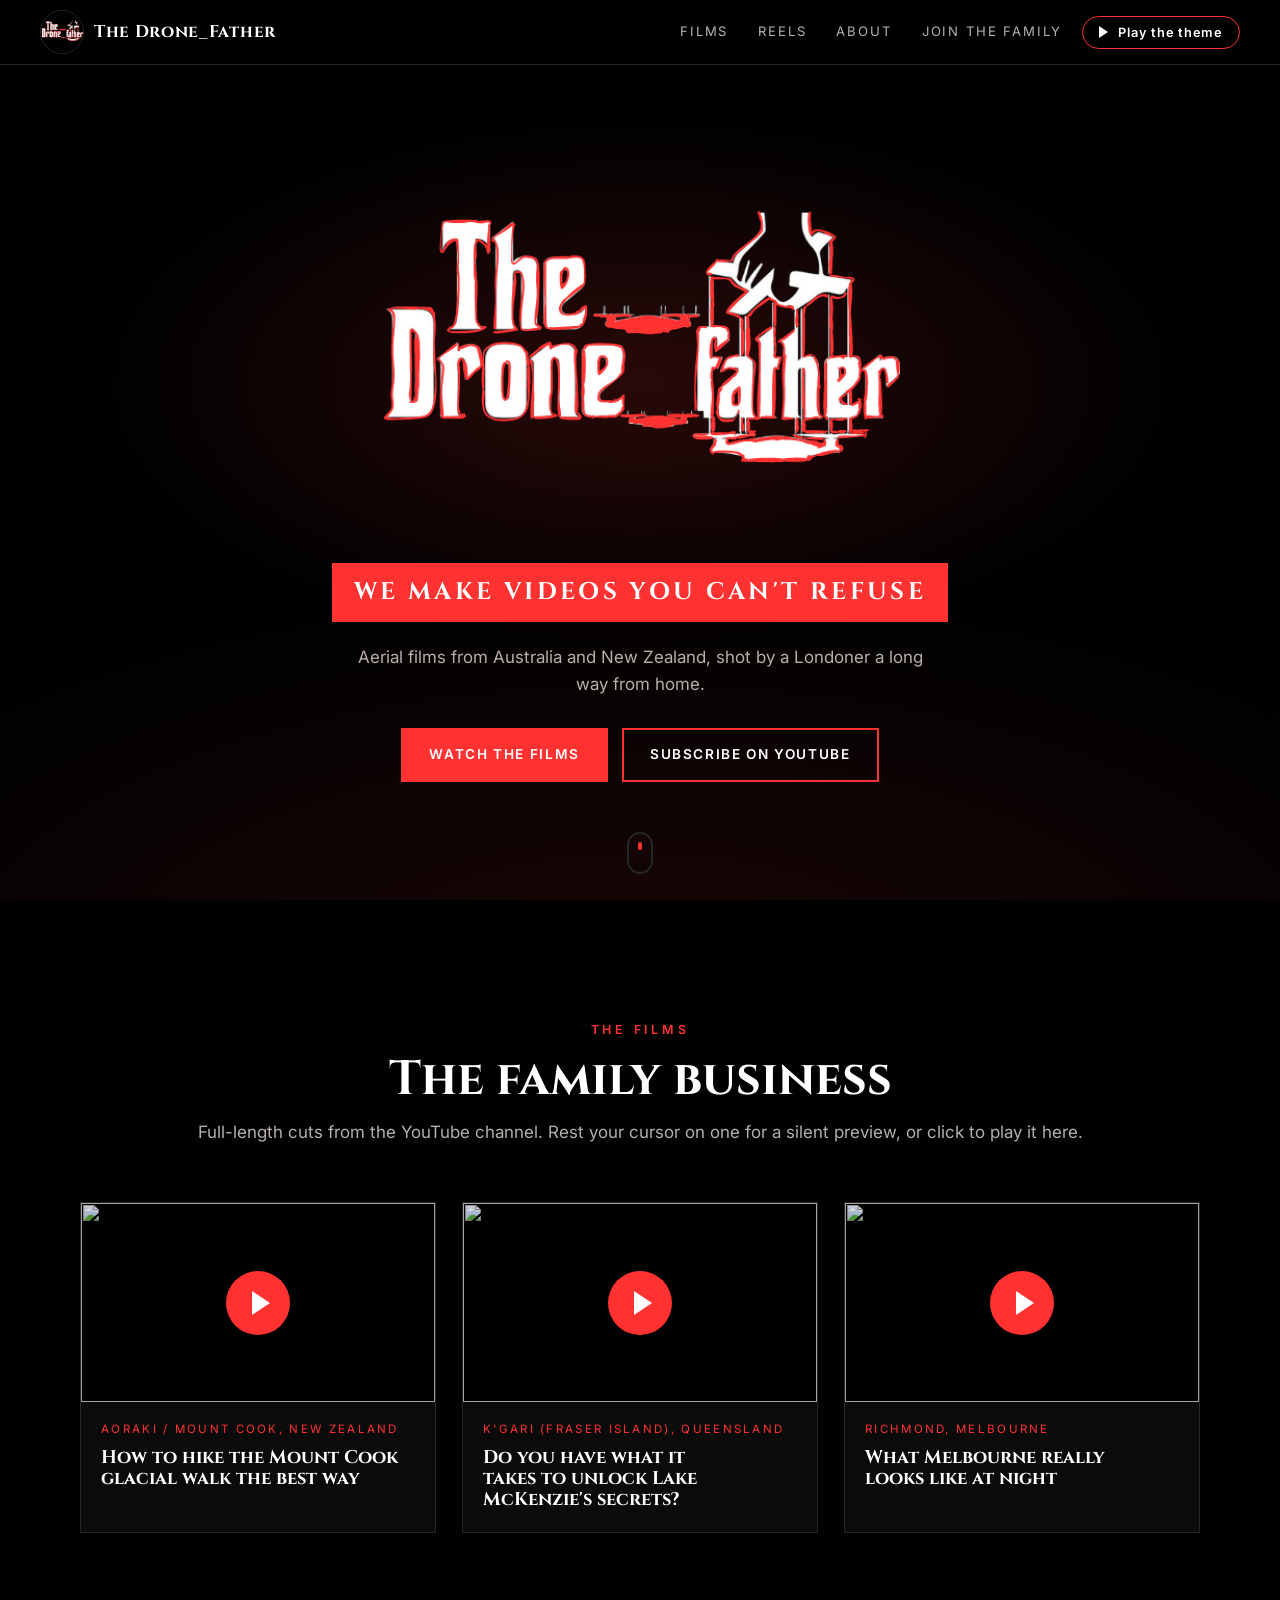
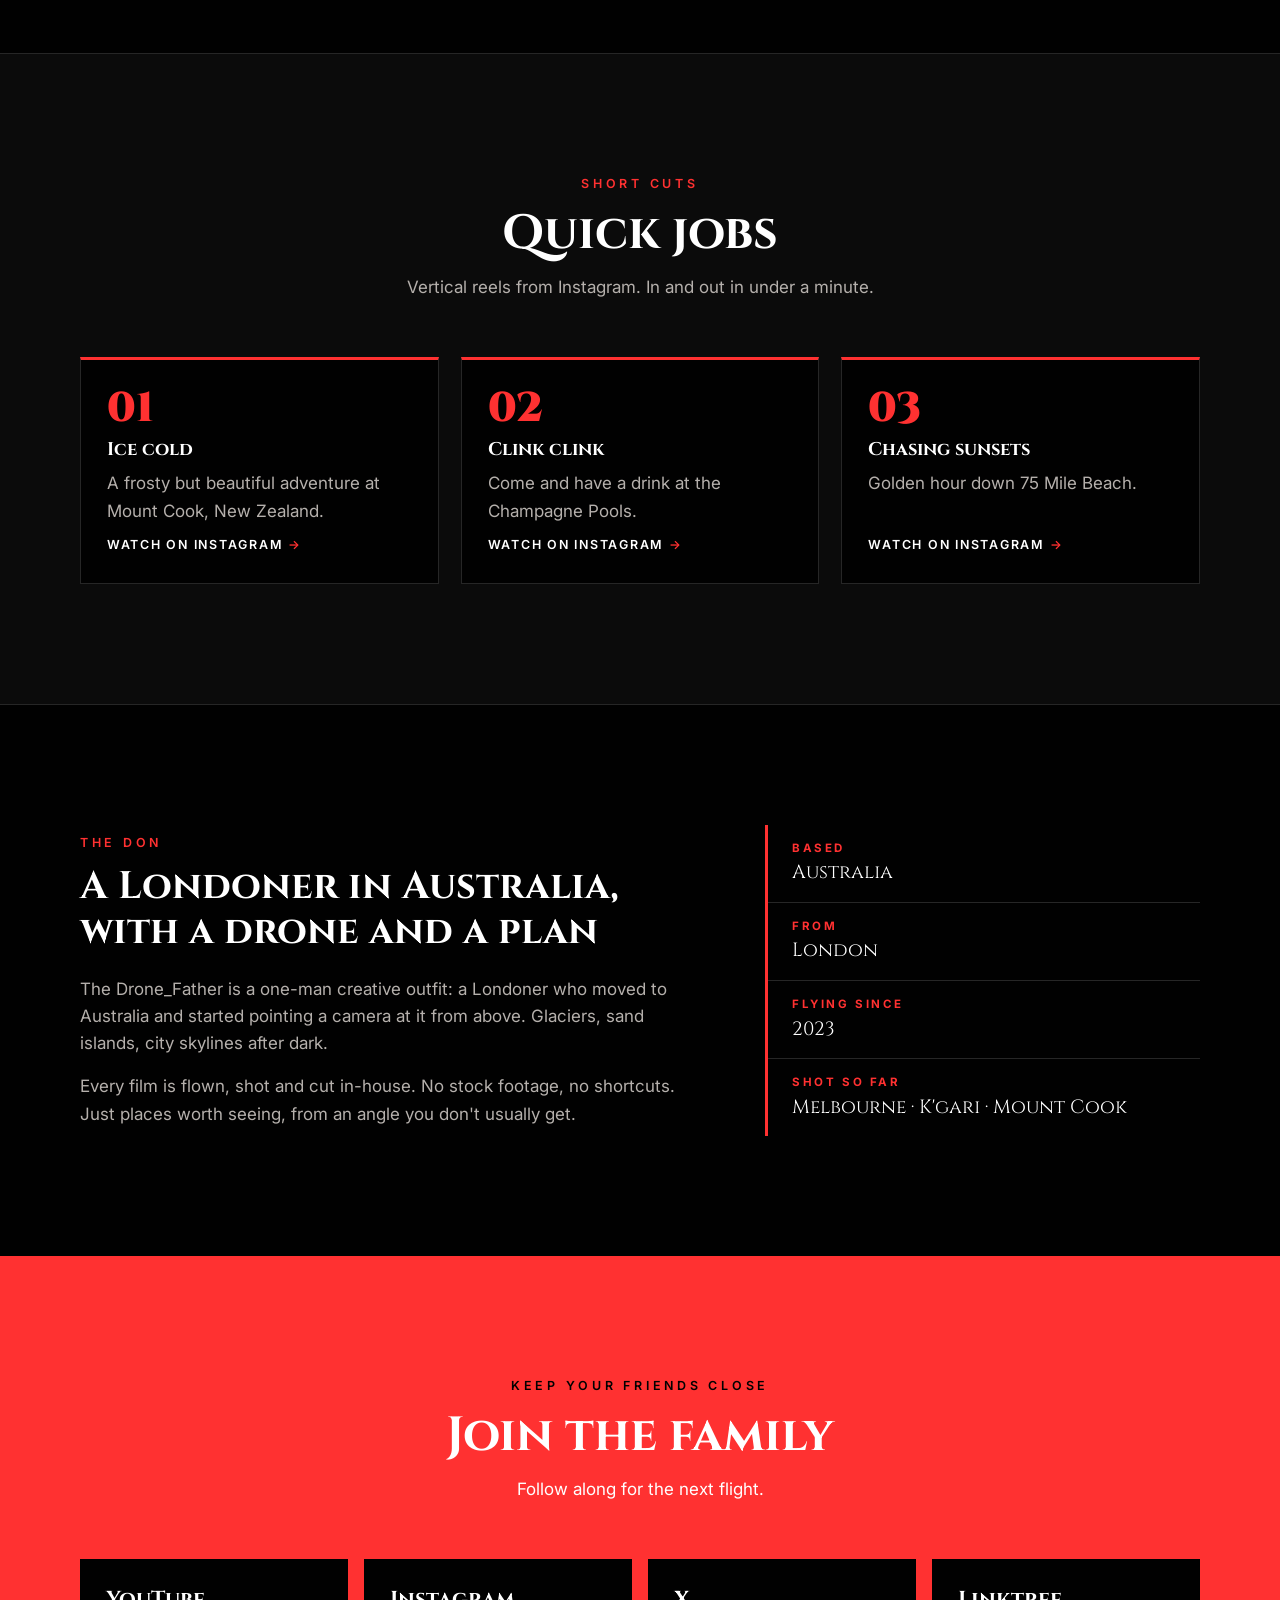
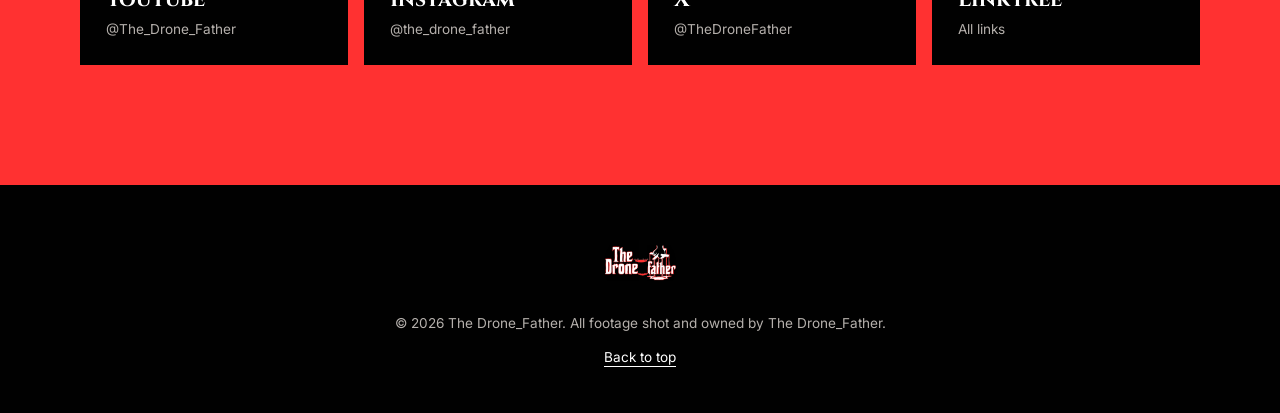
==== index.html @ 5482ab9d "Add The Drone_Father one-page site Hero, films with hover previews, reels, about and social links.  " ====
<!DOCTYPE html>
<html lang="en">
<head>
  <meta charset="utf-8">
  <meta name="viewport" content="width=device-width, initial-scale=1">
  <title>The Drone_Father | Videos you can't refuse</title>
  <meta name="description" content="The Drone_Father: aerial films from Australia and New Zealand by a Londoner down under. We make videos you can't refuse.">
  <meta name="theme-color" content="#010101">
  <meta property="og:title" content="The Drone_Father">
  <meta property="og:description" content="We make videos you can't refuse.">
  <meta property="og:image" content="assets/logo.png">
  <link rel="icon" type="image/png" href="assets/logo.png">
  <link rel="preconnect" href="https://fonts.googleapis.com">
  <link rel="preconnect" href="https://fonts.gstatic.com" crossorigin>
  <link href="https://fonts.googleapis.com/css2?family=Cinzel:wght@500;700;900&family=Inter:wght@400;500;600&display=swap" rel="stylesheet">
  <link rel="stylesheet" href="css/style.css">
</head>
<body>
  <a class="skip" href="#films">Skip to the films</a>

  <header class="nav" id="top">
    <a class="nav__brand" href="#top" aria-label="The Drone_Father home">
      <img src="assets/logo.png" alt="" width="44" height="44">
      <span>The Drone_Father</span>
    </a>
    <nav class="nav__links" aria-label="Main">
      <a href="#films">Films</a>
      <a href="#reels">Reels</a>
      <a href="#about">About</a>
      <a href="#family">Join the family</a>
    </nav>
    <button class="theme-btn" id="themeBtn" type="button" aria-pressed="false">
      <span class="theme-btn__icon" aria-hidden="true"></span>
      <span class="theme-btn__label">Play the theme</span>
    </button>
  </header>

  <main>
    <!-- HERO -->
    <section class="hero">
      <div class="hero__glow" aria-hidden="true"></div>
      <img class="hero__logo" src="assets/logo.png" alt="The Drone_Father logo" width="500" height="500">
      <h1 class="visually-hidden">The Drone_Father</h1>
      <p class="hero__tagline">We make videos you can't refuse</p>
      <p class="hero__sub">Aerial films from Australia and New Zealand, shot by a Londoner a long way from home.</p>
      <div class="hero__cta">
        <a class="btn btn--red" href="#films">Watch the films</a>
        <a class="btn btn--ghost" href="https://www.youtube.com/@The_Drone_Father?sub_confirmation=1" target="_blank" rel="noopener">Subscribe on YouTube</a>
      </div>
      <a class="hero__scroll" href="#films" aria-label="Scroll to the films"><span></span></a>
    </section>

    <!-- FILMS -->
    <section class="section" id="films">
      <div class="section__head">
        <p class="eyebrow">The films</p>
        <h2>The family business</h2>
        <p class="section__lead">Full-length cuts from the YouTube channel. Rest your cursor on one for a silent preview, or click to play it here.</p>
      </div>
      <div class="films">
        <article class="film reveal">
          <button class="film__player" type="button" data-yt="AIawUA6b73I" aria-label="Play: How to hike the Mount Cook Glacial walk the best way">
            <img src="https://i.ytimg.com/vi/AIawUA6b73I/hqdefault.jpg" alt="" loading="lazy">
            <span class="film__play" aria-hidden="true"></span>
            <span class="film__time">1:09</span>
          </button>
          <div class="film__body">
            <p class="film__place">Aoraki / Mount Cook, New Zealand</p>
            <h3>How to hike the Mount Cook glacial walk the best way</h3>
          </div>
          <div class="film__extra">
            <p>The glacier walk at Aoraki / Mount Cook, seen from the air.</p>
            <div class="film__actions">
              <button class="chip chip--red" type="button" data-play>Play with sound</button>
              <a class="chip" href="https://www.youtube.com/watch?v=AIawUA6b73I" target="_blank" rel="noopener">Open on YouTube</a>
            </div>
          </div>
        </article>
        <article class="film reveal">
          <button class="film__player" type="button" data-yt="jTcy-b8O5h8" aria-label="Play: Do you have what it takes to unlock Lake McKenzie's secrets">
            <img src="https://i.ytimg.com/vi/jTcy-b8O5h8/hqdefault.jpg" alt="" loading="lazy">
            <span class="film__play" aria-hidden="true"></span>
            <span class="film__time">3:23</span>
          </button>
          <div class="film__body">
            <p class="film__place">K'gari (Fraser Island), Queensland</p>
            <h3>Do you have what it takes to unlock Lake McKenzie's secrets?</h3>
          </div>
          <div class="film__extra">
            <p>White sand and clear fresh water in the middle of K'gari.</p>
            <div class="film__actions">
              <button class="chip chip--red" type="button" data-play>Play with sound</button>
              <a class="chip" href="https://www.youtube.com/watch?v=jTcy-b8O5h8" target="_blank" rel="noopener">Open on YouTube</a>
            </div>
          </div>
        </article>
        <article class="film reveal">
          <button class="film__player" type="button" data-yt="Olxi5QNZdQo" aria-label="Play: What Melbourne really looks like at night">
            <img src="https://i.ytimg.com/vi/Olxi5QNZdQo/hqdefault.jpg" alt="" loading="lazy">
            <span class="film__play" aria-hidden="true"></span>
            <span class="film__time">1:35</span>
          </button>
          <div class="film__body">
            <p class="film__place">Richmond, Melbourne</p>
            <h3>What Melbourne really looks like at night</h3>
          </div>
          <div class="film__extra">
            <p>The Melbourne skyline after dark, from above Richmond.</p>
            <div class="film__actions">
              <button class="chip chip--red" type="button" data-play>Play with sound</button>
              <a class="chip" href="https://www.youtube.com/watch?v=Olxi5QNZdQo" target="_blank" rel="noopener">Open on YouTube</a>
            </div>
          </div>
        </article>
      </div>
    </section>

    <!-- REELS -->
    <section class="section section--dark" id="reels">
      <div class="section__head">
        <p class="eyebrow">Short cuts</p>
        <h2>Quick jobs</h2>
        <p class="section__lead">Vertical reels from Instagram. In and out in under a minute.</p>
      </div>
      <div class="reels">
        <a class="reel reveal" href="https://www.instagram.com/the_drone_father/reel/C1tu__YPFZH/" target="_blank" rel="noopener">
          <span class="reel__num">01</span>
          <h3>Ice cold</h3>
          <p>A frosty but beautiful adventure at Mount Cook, New Zealand.</p>
          <span class="reel__go">Watch on Instagram</span>
        </a>
        <a class="reel reveal" href="https://www.instagram.com/the_drone_father/reel/C0_k1zIvWEU/" target="_blank" rel="noopener">
          <span class="reel__num">02</span>
          <h3>Clink clink</h3>
          <p>Come and have a drink at the Champagne Pools.</p>
          <span class="reel__go">Watch on Instagram</span>
        </a>
        <a class="reel reveal" href="https://www.instagram.com/the_drone_father/reel/C03N4QDPfV8/" target="_blank" rel="noopener">
          <span class="reel__num">03</span>
          <h3>Chasing sunsets</h3>
          <p>Golden hour down 75 Mile Beach.</p>
          <span class="reel__go">Watch on Instagram</span>
        </a>
      </div>
    </section>

    <!-- ABOUT -->
    <section class="section" id="about">
      <div class="about">
        <div class="about__text reveal">
          <p class="eyebrow">The don</p>
          <h2>A Londoner in Australia, with a drone and a plan</h2>
          <!-- PLACEHOLDER COPY: written from the Instagram bio. Replace with your own words. -->
          <p>The Drone_Father is a one-man creative outfit: a Londoner who moved to Australia and started pointing a camera at it from above. Glaciers, sand islands, city skylines after dark.</p>
          <p>Every film is flown, shot and cut in-house. No stock footage, no shortcuts. Just places worth seeing, from an angle you don't usually get.</p>
        </div>
        <ul class="about__facts reveal">
          <li><strong>Based</strong><span>Australia</span></li>
          <li><strong>From</strong><span>London</span></li>
          <li><strong>Flying since</strong><span>2023</span></li>
          <li><strong>Shot so far</strong><span>Melbourne · K'gari · Mount Cook</span></li>
        </ul>
      </div>
    </section>

    <!-- JOIN THE FAMILY -->
    <section class="section section--red" id="family">
      <div class="section__head">
        <p class="eyebrow eyebrow--light">Keep your friends close</p>
        <h2>Join the family</h2>
        <p class="section__lead">Follow along for the next flight.</p>
      </div>
      <div class="socials">
        <a class="social" href="https://www.youtube.com/@The_Drone_Father?sub_confirmation=1" target="_blank" rel="noopener"><span>YouTube</span><small>@The_Drone_Father</small></a>
        <a class="social" href="https://www.instagram.com/the_drone_father/" target="_blank" rel="noopener"><span>Instagram</span><small>@the_drone_father</small></a>
        <a class="social" href="https://x.com/TheDroneFather" target="_blank" rel="noopener"><span>X</span><small>@TheDroneFather</small></a>
        <a class="social" href="https://linktr.ee/the_drone_father" target="_blank" rel="noopener"><span>Linktree</span><small>All links</small></a>
      </div>
    </section>
  </main>

  <footer class="footer">
    <img src="assets/logo.png" alt="" width="72" height="72">
    <p>&copy; <span id="year">2026</span> The Drone_Father. All footage shot and owned by The Drone_Father.</p>
    <a href="#top">Back to top</a>
  </footer>

  <audio id="themeAudio" src="assets/theme.mp3" preload="none"></audio>
  <script src="js/main.js"></script>
</body>
</html>
---- css/style.css ----
/* The Drone_Father - colours sampled from assets/logo.png */
:root {
  --black: #010101;      /* logo background */
  --ink: #0b0b0b;        /* raised panels */
  --ink-2: #151515;
  --line: #262626;
  --red: #ff3131;        /* logo red */
  --red-deep: #b3140f;
  --white: #ffffff;
  --muted: #b5b0ac;
  --display: "Cinzel", "Trajan Pro", Georgia, serif;
  --body: "Inter", system-ui, -apple-system, "Segoe UI", sans-serif;
  --wrap: 1120px;
}

* { box-sizing: border-box; }
html { scroll-behavior: smooth; scroll-padding-top: 76px; }
body {
  margin: 0;
  background: var(--black);
  color: var(--white);
  font-family: var(--body);
  font-size: 17px;
  line-height: 1.6;
  -webkit-font-smoothing: antialiased;
}
img { max-width: 100%; display: block; }
a { color: inherit; }
h1, h2, h3 { font-family: var(--display); line-height: 1.15; margin: 0; text-wrap: balance; }
h2 { font-size: clamp(1.9rem, 4.5vw, 3rem); font-weight: 700; }
h3 { font-size: 1.15rem; font-weight: 700; }
p { margin: 0; }

.visually-hidden { position: absolute; width: 1px; height: 1px; overflow: hidden; clip: rect(0 0 0 0); white-space: nowrap; }
.skip { position: absolute; left: -999px; top: 8px; background: var(--red); color: var(--white); padding: 8px 14px; z-index: 100; }
.skip:focus { left: 8px; }
:focus-visible { outline: 2px solid var(--red); outline-offset: 3px; }
.section--red :focus-visible { outline-color: var(--white); }

/* NAV */
.nav {
  position: sticky; top: 0; z-index: 50;
  display: flex; align-items: center; gap: 20px;
  padding: 10px clamp(16px, 4vw, 40px);
  background: rgba(1, 1, 1, 0.88);
  backdrop-filter: blur(10px);
  border-bottom: 1px solid var(--line);
}
.nav__brand { display: flex; align-items: center; gap: 10px; text-decoration: none; font-family: var(--display); font-weight: 700; letter-spacing: 0.04em; white-space: nowrap; }
.nav__brand img { border-radius: 50%; border: 1px solid var(--line); }
.nav__links { display: flex; gap: clamp(14px, 2.5vw, 30px); margin-left: auto; }
.nav__links a { text-decoration: none; font-size: 0.82rem; text-transform: uppercase; letter-spacing: 0.14em; color: var(--muted); padding: 6px 0; border-bottom: 2px solid transparent; transition: color .2s, border-color .2s; white-space: nowrap; }
.nav__links a:hover { color: var(--white); border-color: var(--red); }

.theme-btn {
  display: inline-flex; align-items: center; gap: 10px;
  background: transparent; color: var(--white);
  border: 1px solid var(--red); border-radius: 999px;
  padding: 8px 16px; font: 600 0.8rem var(--body); letter-spacing: 0.06em;
  cursor: pointer; white-space: nowrap; transition: background .2s;
}
.theme-btn:hover, .theme-btn[aria-pressed="true"] { background: var(--red); }
.theme-btn__icon { width: 0; height: 0; border-left: 9px solid currentColor; border-top: 6px solid transparent; border-bottom: 6px solid transparent; }
.theme-btn[aria-pressed="true"] .theme-btn__icon { width: 10px; height: 12px; border: 0; border-left: 3px solid currentColor; border-right: 3px solid currentColor; }

/* HERO */
.hero {
  position: relative; overflow: hidden;
  min-height: calc(100svh - 65px);
  display: flex; flex-direction: column; align-items: center; justify-content: center;
  text-align: center;
  padding: 40px 16px 90px;
}
.hero__glow {
  position: absolute; inset: 0; pointer-events: none;
  background:
    radial-gradient(ellipse 60% 45% at 50% 38%, rgba(255, 49, 49, 0.16), transparent 70%),
    radial-gradient(ellipse 120% 80% at 50% 110%, rgba(255, 49, 49, 0.10), transparent 60%);
}
.hero__logo {
  position: relative;
  width: min(86vw, 520px); height: auto;
  margin: -40px 0 -50px;           /* logo art has black padding; pull text closer */
  mix-blend-mode: lighten;         /* hides the logo's black square over the red glow */
  animation: hover 6s ease-in-out infinite;
}
@keyframes hover { 0%, 100% { transform: translateY(0); } 50% { transform: translateY(-10px); } }
.hero__tagline {
  position: relative;
  display: inline-block;
  background: var(--red); color: var(--white);
  font-family: var(--display); font-weight: 700;
  font-size: clamp(0.95rem, 2.6vw, 1.5rem);
  letter-spacing: 0.14em; text-transform: uppercase;
  padding: 10px 22px;
}
.hero__sub { position: relative; max-width: 34em; margin-top: 22px; color: var(--muted); }
.hero__cta { position: relative; display: flex; flex-wrap: wrap; gap: 14px; justify-content: center; margin-top: 30px; }
.hero__scroll { position: absolute; bottom: 26px; left: 50%; width: 26px; height: 42px; margin-left: -13px; border: 2px solid var(--line); border-radius: 14px; }
.hero__scroll span { position: absolute; left: 50%; top: 8px; width: 4px; height: 8px; margin-left: -2px; background: var(--red); border-radius: 2px; animation: scroll 1.8s ease-in-out infinite; }
@keyframes scroll { 0% { transform: translateY(0); opacity: 1; } 100% { transform: translateY(14px); opacity: 0; } }

.btn {
  display: inline-block; text-decoration: none;
  font-weight: 600; font-size: 0.85rem; letter-spacing: 0.12em; text-transform: uppercase;
  padding: 14px 26px; border: 2px solid var(--red);
  transition: background .2s, color .2s, transform .2s;
}
.btn:hover { transform: translateY(-2px); }
.btn--red { background: var(--red); color: var(--white); }
.btn--red:hover { background: var(--white); color: var(--black); border-color: var(--white); }
.btn--ghost { color: var(--white); }
.btn--ghost:hover { background: var(--red); }

/* SECTIONS */
.section { padding: clamp(64px, 10vw, 120px) clamp(16px, 4vw, 40px); }
.section > * { max-width: var(--wrap); margin-left: auto; margin-right: auto; }
.section--dark { background: var(--ink); border-block: 1px solid var(--line); }
.section--red { background: var(--red); }
.section__head { text-align: center; margin-bottom: clamp(32px, 5vw, 56px); }
.section__lead { color: var(--muted); margin-top: 12px; }
.section--red .section__lead { color: var(--white); }
.eyebrow { font-size: 0.78rem; font-weight: 600; letter-spacing: 0.3em; text-transform: uppercase; color: var(--red); margin-bottom: 12px; }
.eyebrow--light { color: var(--black); }

/* FILMS */
.films { display: grid; grid-template-columns: repeat(auto-fit, minmax(290px, 1fr)); gap: 26px; }
.film { background: var(--ink); border: 1px solid var(--line); transition: border-color .25s, transform .25s; }
.film:hover { border-color: var(--red); transform: translateY(-4px); }
.film__player { position: relative; display: block; width: 100%; aspect-ratio: 16 / 9; padding: 0; border: 0; background: #000; cursor: pointer; overflow: hidden; }
.film__player img { width: 100%; height: 100%; object-fit: cover; transition: transform .5s, opacity .3s; opacity: 0.85; }
.film__player:hover img { transform: scale(1.05); opacity: 1; }
.film__player iframe { position: absolute; inset: 0; width: 100%; height: 100%; border: 0; }
.film__play { position: absolute; left: 50%; top: 50%; width: 64px; height: 64px; margin: -32px 0 0 -32px; border-radius: 50%; background: var(--red); box-shadow: 0 6px 24px rgba(0, 0, 0, 0.6); }
.film__play::after { content: ""; position: absolute; left: 26px; top: 20px; border-left: 18px solid var(--white); border-top: 12px solid transparent; border-bottom: 12px solid transparent; }
.film__time { position: absolute; right: 10px; bottom: 10px; background: rgba(0, 0, 0, 0.8); font-size: 0.75rem; font-weight: 600; padding: 2px 8px; }
.film__body { padding: 18px 20px 22px; }
.film__place { font-size: 0.72rem; letter-spacing: 0.2em; text-transform: uppercase; color: var(--red); margin-bottom: 8px; }

/* REELS */
.reels { display: grid; grid-template-columns: repeat(auto-fit, minmax(250px, 1fr)); gap: 22px; }
.reel { position: relative; display: flex; flex-direction: column; gap: 10px; text-decoration: none; padding: 28px 26px; background: var(--black); border: 1px solid var(--line); border-top: 3px solid var(--red); transition: background .25s, transform .25s; }
.reel:hover { background: var(--ink-2); transform: translateY(-4px); }
.reel__num { font-family: var(--display); font-size: 2.6rem; font-weight: 900; color: var(--red); line-height: 1; }
.reel p { color: var(--muted); flex: 1; }
.reel__go { font-size: 0.78rem; font-weight: 600; letter-spacing: 0.14em; text-transform: uppercase; }
.reel__go::after { content: " \2192"; color: var(--red); }

/* ABOUT */
.about { display: grid; grid-template-columns: 1.4fr 1fr; gap: clamp(30px, 6vw, 80px); align-items: center; }
.about__text p + p { margin-top: 16px; }
.about__text h2 { margin-bottom: 22px; font-size: clamp(1.6rem, 3.6vw, 2.4rem); }
.about__text p:not(.eyebrow) { color: var(--muted); }
.about__facts { list-style: none; margin: 0; padding: 0; border-left: 3px solid var(--red); }
.about__facts li { display: flex; flex-direction: column; padding: 14px 0 14px 24px; border-bottom: 1px solid var(--line); }
.about__facts li:last-child { border-bottom: 0; }
.about__facts strong { font-size: 0.72rem; letter-spacing: 0.22em; text-transform: uppercase; color: var(--red); }
.about__facts span { font-family: var(--display); font-size: 1.2rem; }

/* SOCIALS */
.socials { display: grid; grid-template-columns: repeat(auto-fit, minmax(210px, 1fr)); gap: 16px; }
.social { display: flex; flex-direction: column; gap: 2px; text-decoration: none; background: var(--black); padding: 22px 24px; border: 2px solid var(--black); transition: background .2s, color .2s; }
.social span { font-family: var(--display); font-size: 1.35rem; font-weight: 700; }
.social small { color: var(--muted); font-size: 0.85rem; }
.social:hover { background: var(--white); color: var(--black); }
.social:hover small { color: #444; }

/* FOOTER */
.footer { display: flex; flex-direction: column; align-items: center; gap: 12px; padding: 44px 16px; text-align: center; color: var(--muted); font-size: 0.85rem; }
.footer img { border-radius: 50%; }
.footer a { color: var(--white); text-underline-offset: 4px; }

/* FILM HOVER PREVIEW (js/main.js adds .is-arming, then .is-preview, or .is-full on click) */
.film { position: relative; }
.film::before { content: ""; position: absolute; top: -1px; left: -1px; height: 3px; width: 0; background: var(--red); z-index: 3; }
.film.is-arming::before { width: calc(100% + 2px); transition: width .7s linear; }   /* keep in step with PREVIEW_DELAY */
.film.is-preview::before { width: calc(100% + 2px); }
.film__preview { pointer-events: none; }      /* clicks fall through to the card, which plays with sound */
.film.is-preview .film__play, .film.is-preview .film__time { display: none; }
.film.is-preview .film__player::after { content: "Muted preview"; position: absolute; left: 10px; top: 10px; z-index: 2; background: rgba(0, 0, 0, 0.8); font-size: 0.68rem; font-weight: 600; letter-spacing: 0.12em; text-transform: uppercase; padding: 3px 8px; }
.film__extra { display: none; }
.film.is-preview .film__extra {
  display: flex; flex-direction: column; gap: 12px;
  position: absolute; left: -1px; right: -1px; top: 100%;
  padding: 0 20px 18px;
  background: var(--ink); border: 1px solid var(--red); border-top: 0;
  box-shadow: 0 30px 50px rgba(0, 0, 0, 0.85);
  animation: extra-in .25s ease both;
}
@keyframes extra-in { from { opacity: 0; transform: translateY(-6px); } }
.film__extra p { color: var(--muted); font-size: 0.9rem; }
.film__actions { display: flex; flex-wrap: wrap; gap: 8px; }
.chip { display: inline-block; font: 600 0.7rem var(--body); letter-spacing: 0.1em; text-transform: uppercase; text-decoration: none; color: var(--white); background: transparent; border: 1px solid var(--white); padding: 8px 12px; cursor: pointer; transition: background .2s, color .2s; }
.chip:hover { background: var(--white); color: var(--black); }
.chip--red { background: var(--red); border-color: var(--red); }

/* scroll reveal (js adds .is-in; without js everything stays visible) */
.js .reveal { opacity: 0; transform: translateY(24px); transition: opacity .7s ease, transform .7s ease; }
.js .reveal.is-in { opacity: 1; transform: none; }
.js .film.reveal.is-in { transition: transform .3s ease, border-color .25s, box-shadow .3s; }
.js .film.reveal.is-in:hover { transform: translateY(-4px); }
.js .film.reveal.is-preview { transform: scale(1.1); z-index: 5; border-color: var(--red); box-shadow: 0 24px 60px rgba(0, 0, 0, 0.85); }

@media (max-width: 820px) {
  .nav__links { display: none; }
  .theme-btn { margin-left: auto; }
  .about { grid-template-columns: 1fr; }
}
@media (max-width: 420px) {
  .nav__brand span { display: none; }
}
@media (prefers-reduced-motion: reduce) {
  html { scroll-behavior: auto; }
  *, *::before, *::after { animation: none !important; transition: none !important; }
  .js .reveal { opacity: 1; transform: none; }
}
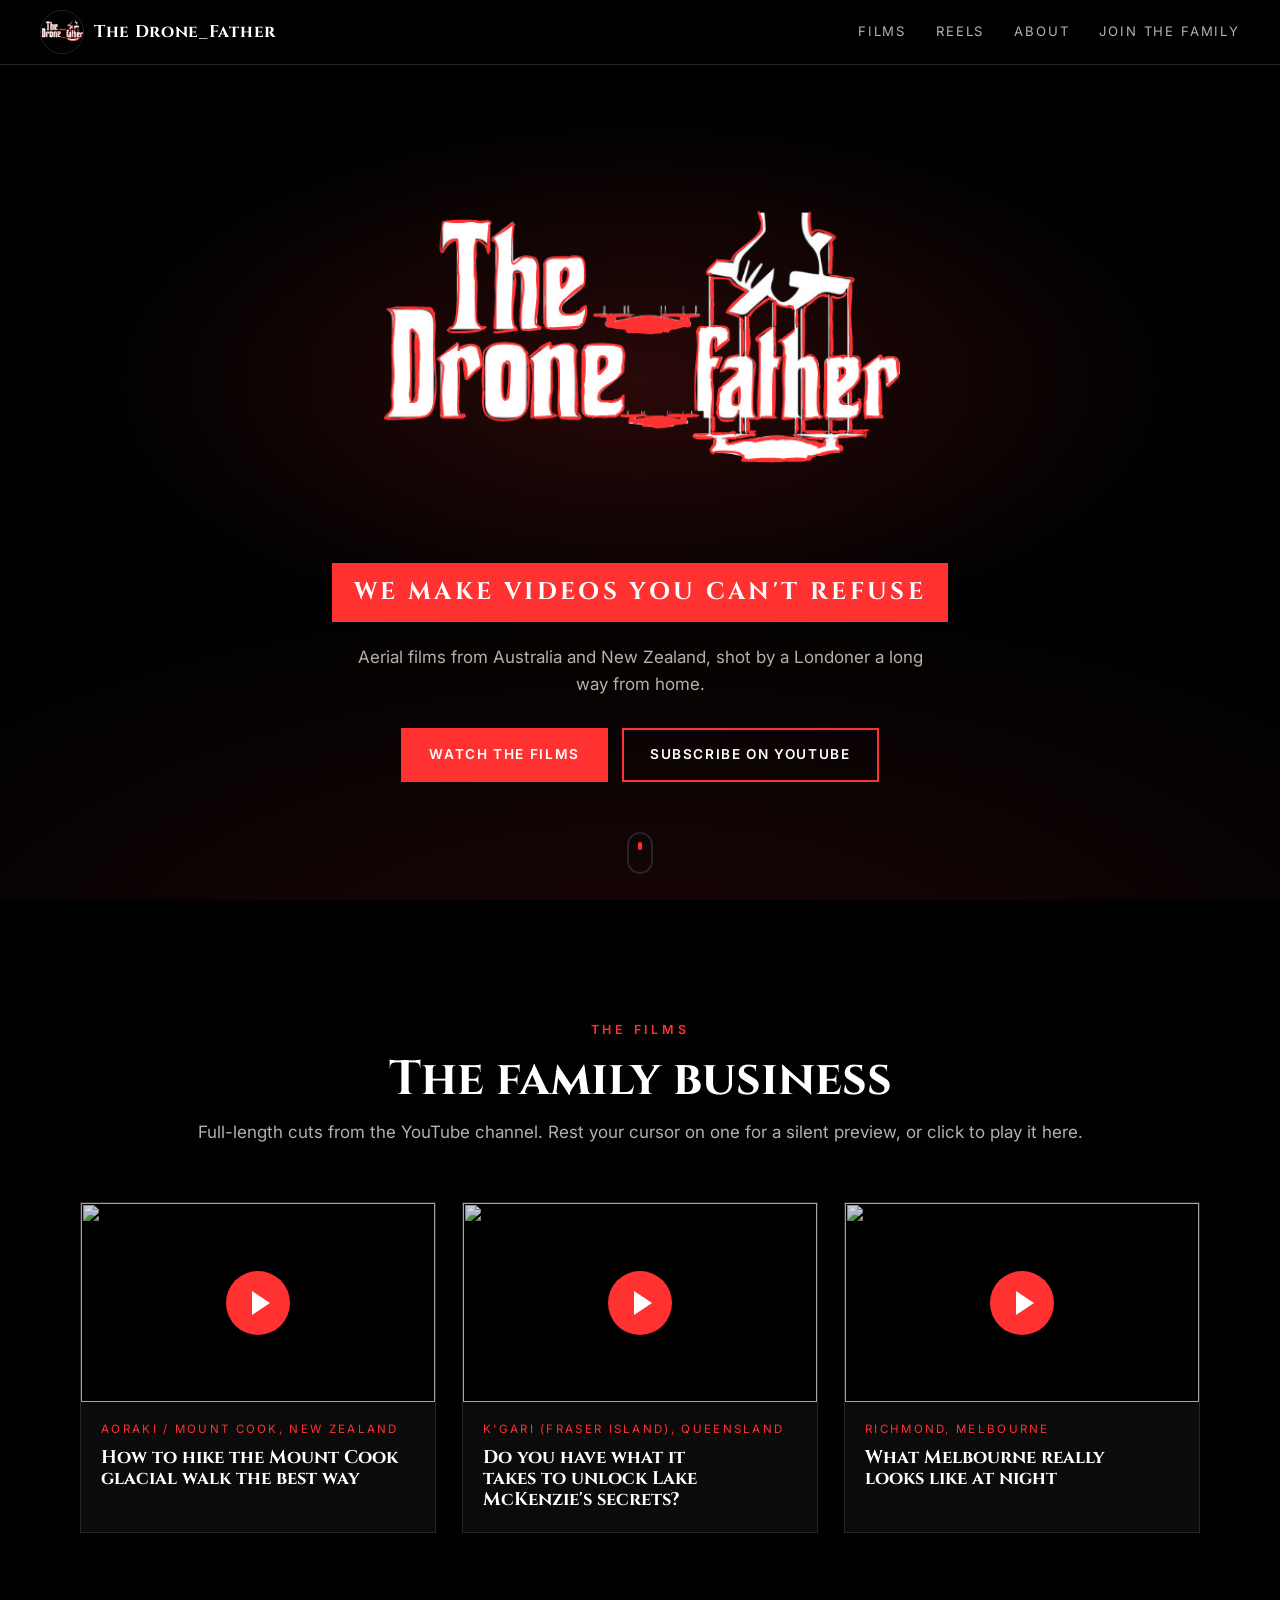
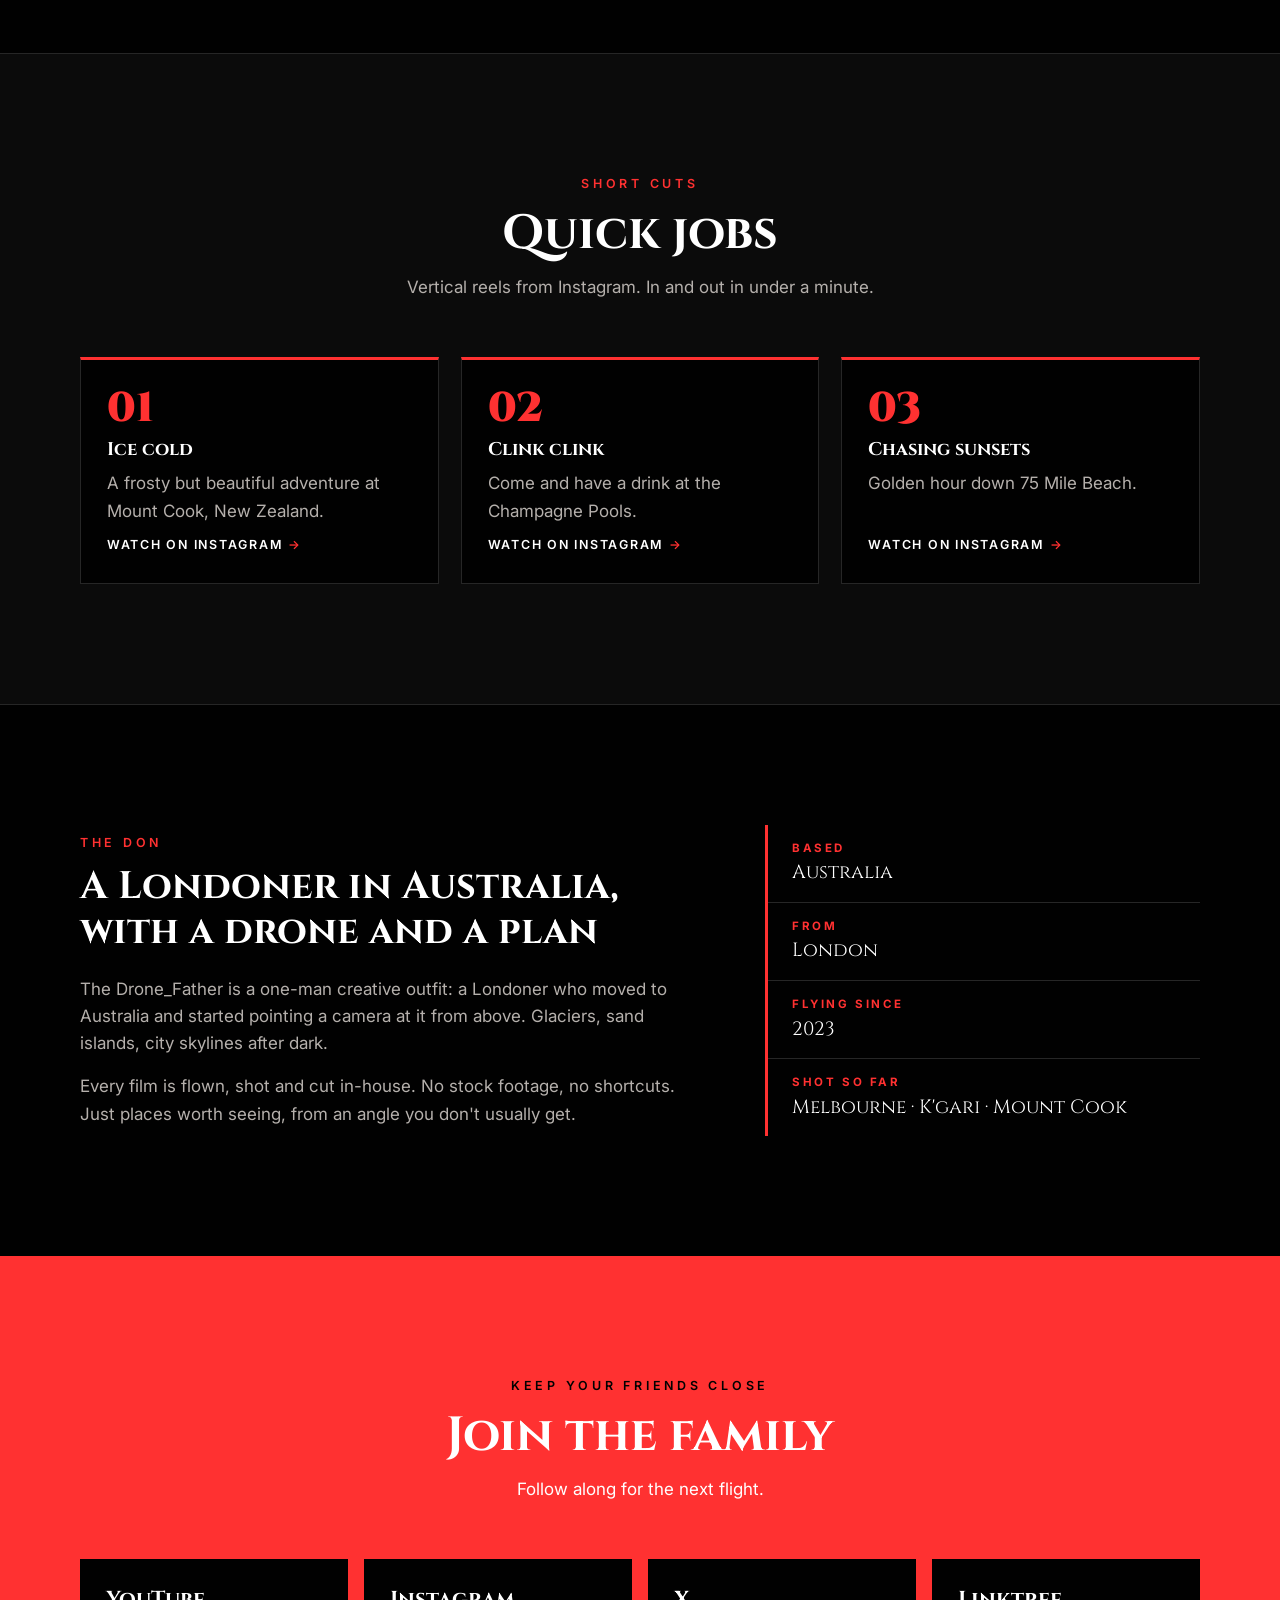
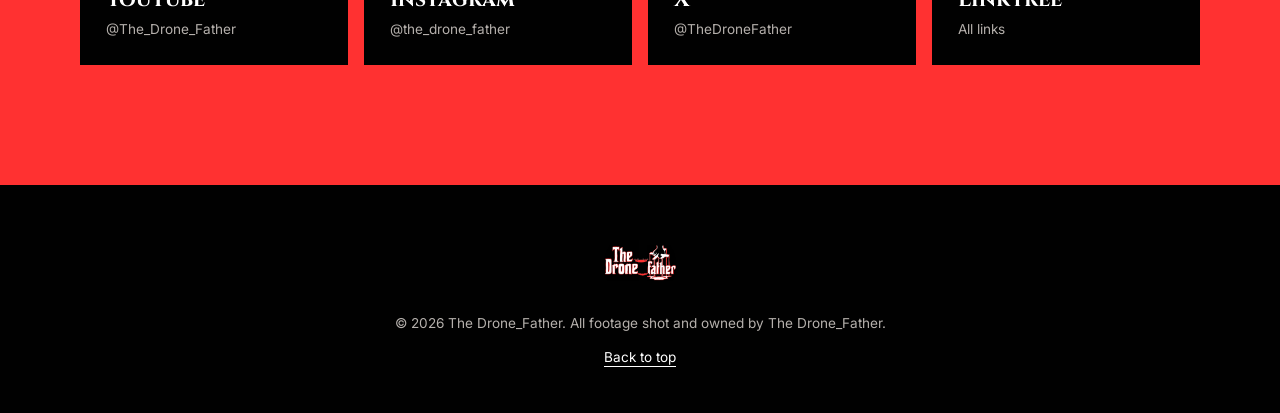
==== commit b2f36fa9: "Play the theme on arrival and remove the theme button Co-Authored-By: Claude Fable 5.2 <noreply@anth" ====
--- a/index.html
+++ b/index.html
@@ -29,10 +29,6 @@
       <a href="#about">About</a>
       <a href="#family">Join the family</a>
     </nav>
-    <button class="theme-btn" id="themeBtn" type="button" aria-pressed="false">
-      <span class="theme-btn__icon" aria-hidden="true"></span>
-      <span class="theme-btn__label">Play the theme</span>
-    </button>
   </header>
 
   <main>
@@ -185,7 +181,7 @@
     <a href="#top">Back to top</a>
   </footer>
 
-  <audio id="themeAudio" src="assets/theme.mp3" preload="none"></audio>
+  <audio id="themeAudio" src="assets/theme.mp3" preload="auto"></audio>
   <script src="js/main.js"></script>
 </body>
 </html>
--- a/css/style.css
+++ b/css/style.css
@@ -51,17 +51,6 @@
 .nav__links { display: flex; gap: clamp(14px, 2.5vw, 30px); margin-left: auto; }
 .nav__links a { text-decoration: none; font-size: 0.82rem; text-transform: uppercase; letter-spacing: 0.14em; color: var(--muted); padding: 6px 0; border-bottom: 2px solid transparent; transition: color .2s, border-color .2s; white-space: nowrap; }
 .nav__links a:hover { color: var(--white); border-color: var(--red); }
-
-.theme-btn {
-  display: inline-flex; align-items: center; gap: 10px;
-  background: transparent; color: var(--white);
-  border: 1px solid var(--red); border-radius: 999px;
-  padding: 8px 16px; font: 600 0.8rem var(--body); letter-spacing: 0.06em;
-  cursor: pointer; white-space: nowrap; transition: background .2s;
-}
-.theme-btn:hover, .theme-btn[aria-pressed="true"] { background: var(--red); }
-.theme-btn__icon { width: 0; height: 0; border-left: 9px solid currentColor; border-top: 6px solid transparent; border-bottom: 6px solid transparent; }
-.theme-btn[aria-pressed="true"] .theme-btn__icon { width: 10px; height: 12px; border: 0; border-left: 3px solid currentColor; border-right: 3px solid currentColor; }
 
 /* HERO */
 .hero {
@@ -203,7 +192,6 @@
 
 @media (max-width: 820px) {
   .nav__links { display: none; }
-  .theme-btn { margin-left: auto; }
   .about { grid-template-columns: 1fr; }
 }
 @media (max-width: 420px) {
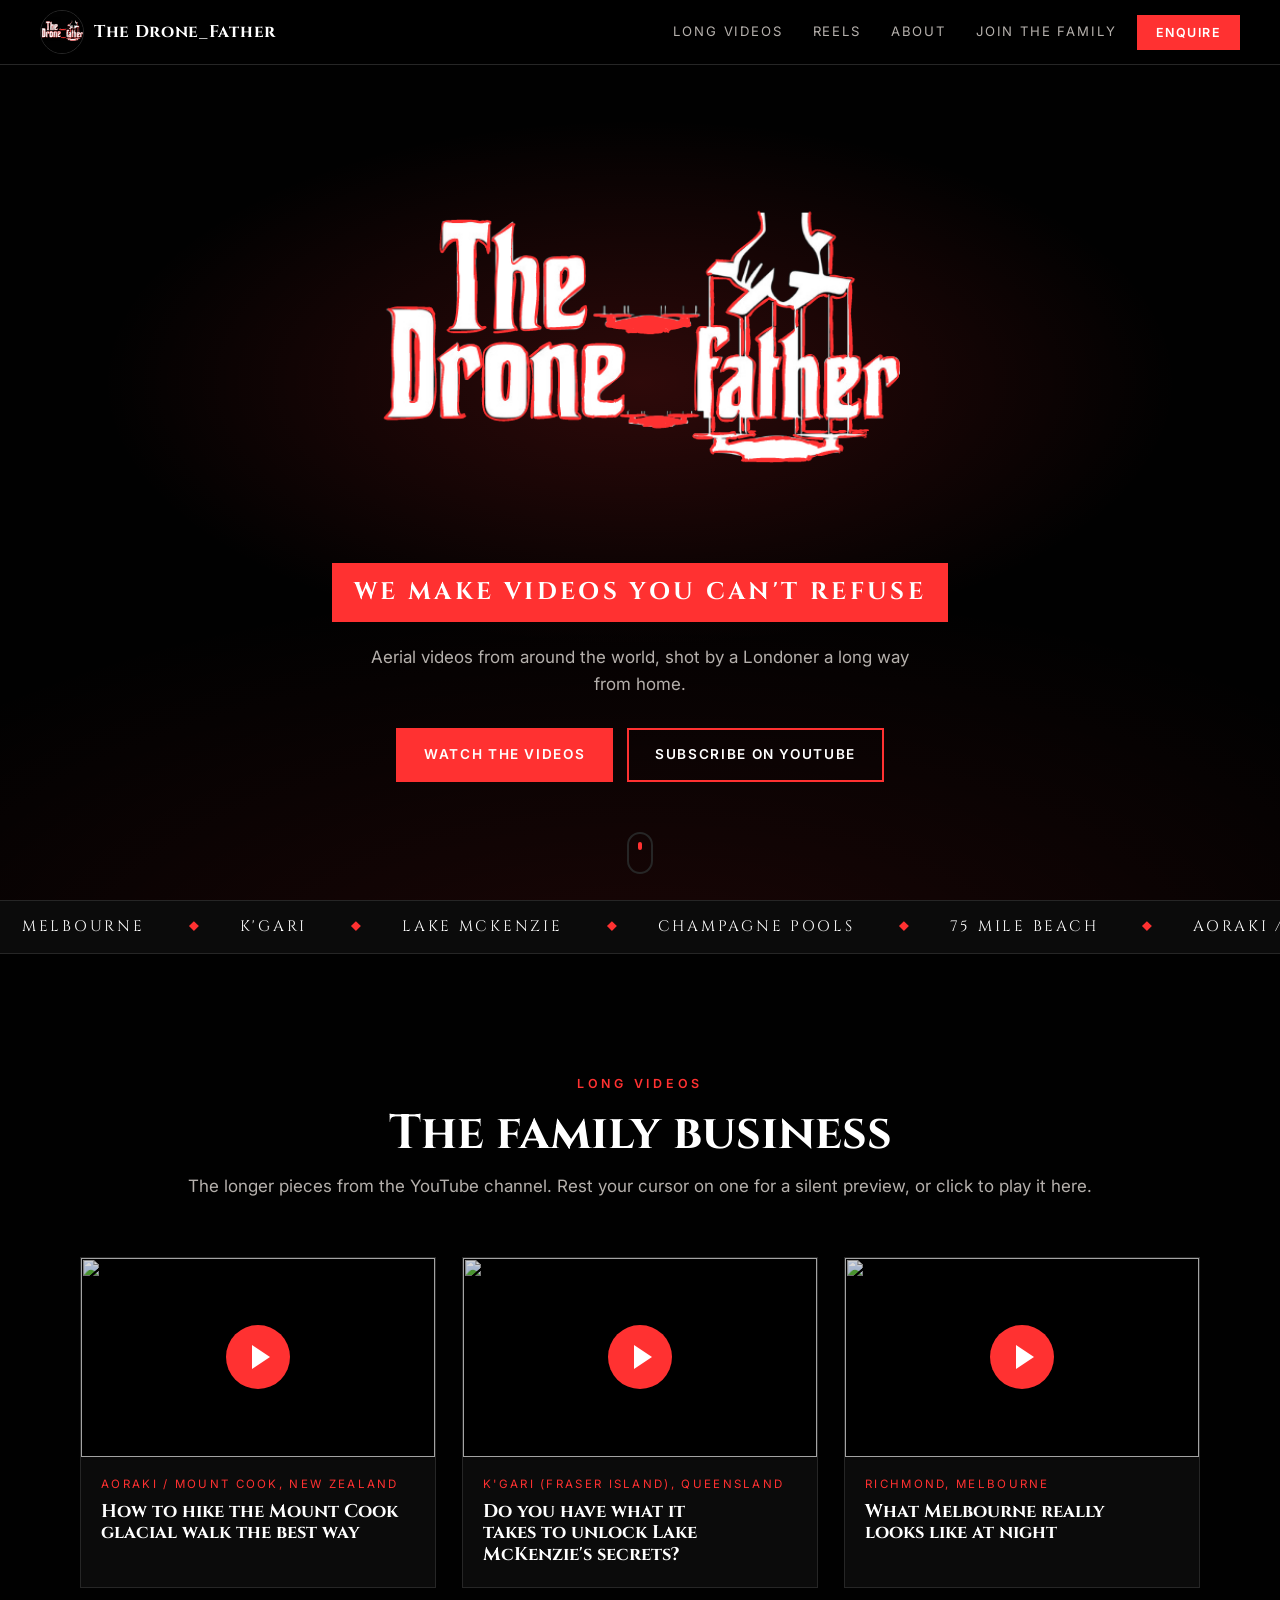
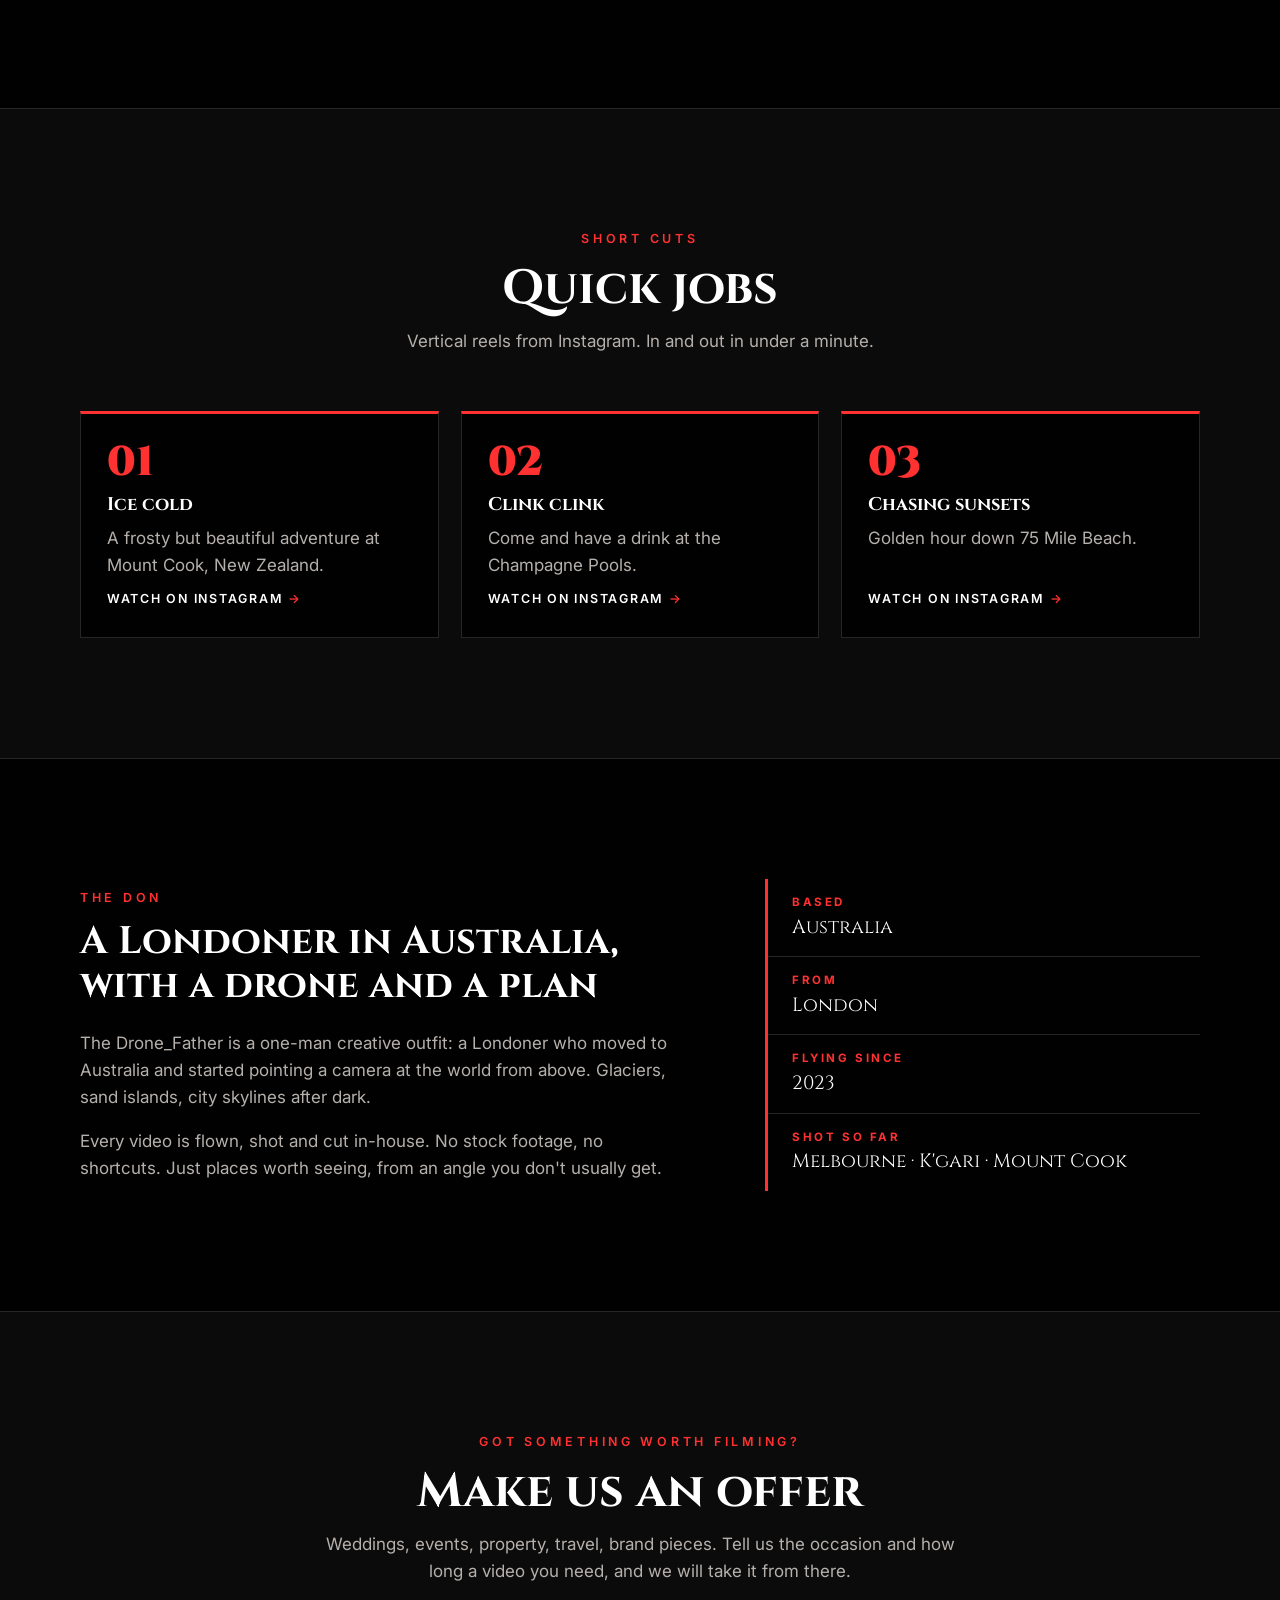
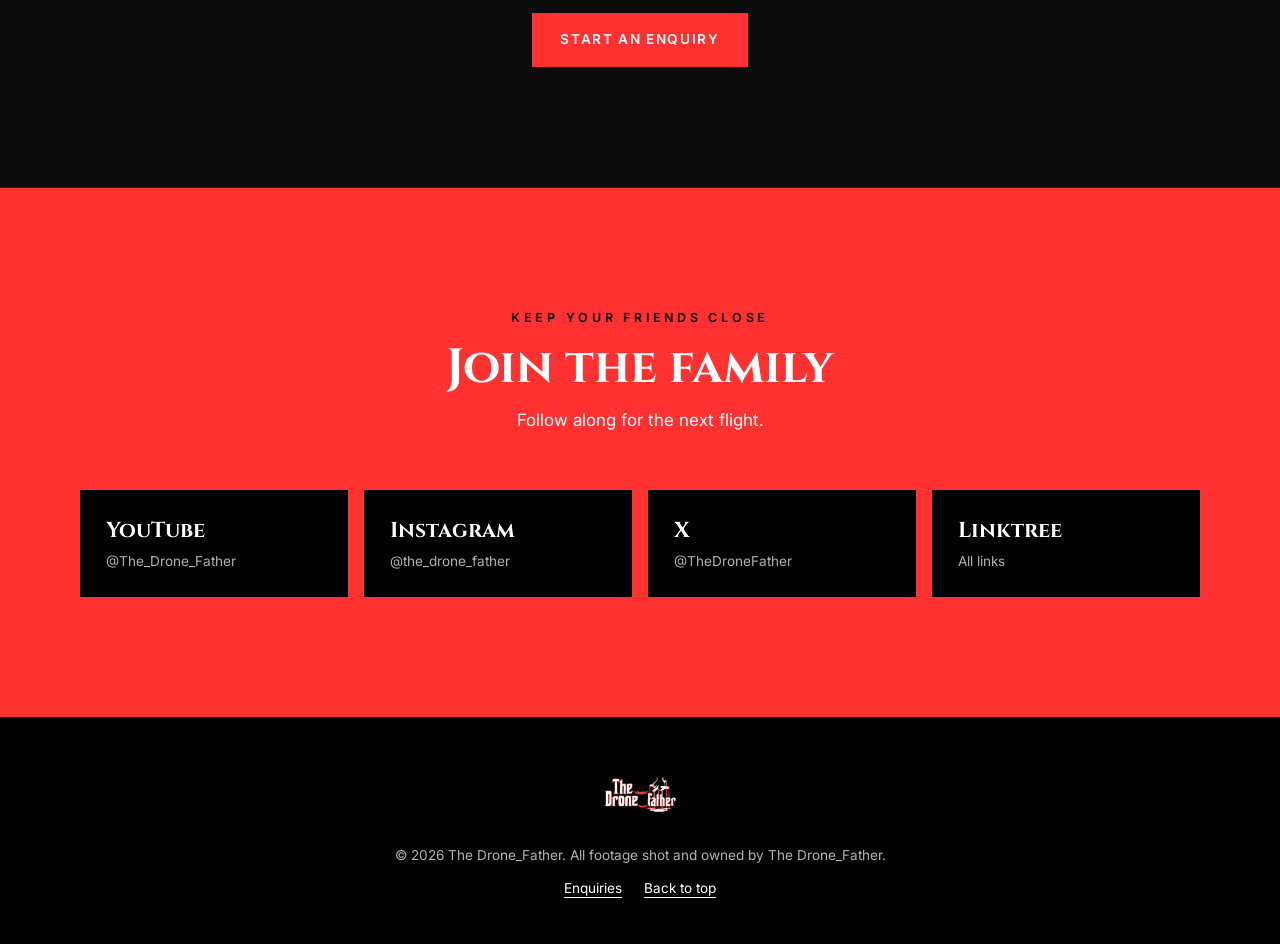
==== commit bec6fb2b: "Add enquiries page, reword films as videos, add ticker, progress bar and enquire call to action Co-A" ====
--- a/index.html
+++ b/index.html
@@ -4,7 +4,7 @@
   <meta charset="utf-8">
   <meta name="viewport" content="width=device-width, initial-scale=1">
   <title>The Drone_Father | Videos you can't refuse</title>
-  <meta name="description" content="The Drone_Father: aerial films from Australia and New Zealand by a Londoner down under. We make videos you can't refuse.">
+  <meta name="description" content="The Drone_Father: aerial videos from around the world by a Londoner with a drone. We make videos you can't refuse.">
   <meta name="theme-color" content="#010101">
   <meta property="og:title" content="The Drone_Father">
   <meta property="og:description" content="We make videos you can't refuse.">
@@ -16,7 +16,8 @@
   <link rel="stylesheet" href="css/style.css">
 </head>
 <body>
-  <a class="skip" href="#films">Skip to the films</a>
+  <div class="progress" id="progress" aria-hidden="true"></div>
+  <a class="skip" href="#videos">Skip to the videos</a>
 
   <header class="nav" id="top">
     <a class="nav__brand" href="#top" aria-label="The Drone_Father home">
@@ -24,11 +25,12 @@
       <span>The Drone_Father</span>
     </a>
     <nav class="nav__links" aria-label="Main">
-      <a href="#films">Films</a>
+      <a href="#videos">Long videos</a>
       <a href="#reels">Reels</a>
       <a href="#about">About</a>
       <a href="#family">Join the family</a>
     </nav>
+    <a class="nav__cta" href="enquiries.html">Enquire</a>
   </header>
 
   <main>
@@ -38,20 +40,32 @@
       <img class="hero__logo" src="assets/logo.png" alt="The Drone_Father logo" width="500" height="500">
       <h1 class="visually-hidden">The Drone_Father</h1>
       <p class="hero__tagline">We make videos you can't refuse</p>
-      <p class="hero__sub">Aerial films from Australia and New Zealand, shot by a Londoner a long way from home.</p>
+      <p class="hero__sub">Aerial videos from around the world, shot by a Londoner a long way from home.</p>
       <div class="hero__cta">
-        <a class="btn btn--red" href="#films">Watch the films</a>
+        <a class="btn btn--red" href="#videos">Watch the videos</a>
         <a class="btn btn--ghost" href="https://www.youtube.com/@The_Drone_Father?sub_confirmation=1" target="_blank" rel="noopener">Subscribe on YouTube</a>
       </div>
-      <a class="hero__scroll" href="#films" aria-label="Scroll to the films"><span></span></a>
-    </section>
-
-    <!-- FILMS -->
-    <section class="section" id="films">
+      <a class="hero__scroll" href="#videos" aria-label="Scroll to the videos"><span></span></a>
+    </section>
+
+    <!-- LOCATION TICKER (the list is repeated once so the loop is seamless; edit both copies) -->
+    <div class="ticker" aria-label="Places filmed so far">
+      <div class="ticker__track">
+        <ul>
+          <li>Melbourne</li><li>K'gari</li><li>Lake McKenzie</li><li>Champagne Pools</li><li>75 Mile Beach</li><li>Aoraki / Mount Cook</li>
+        </ul>
+        <ul aria-hidden="true">
+          <li>Melbourne</li><li>K'gari</li><li>Lake McKenzie</li><li>Champagne Pools</li><li>75 Mile Beach</li><li>Aoraki / Mount Cook</li>
+        </ul>
+      </div>
+    </div>
+
+    <!-- LONG VIDEOS (code still uses the class name "film" for these cards) -->
+    <section class="section" id="videos">
       <div class="section__head">
-        <p class="eyebrow">The films</p>
+        <p class="eyebrow">Long videos</p>
         <h2>The family business</h2>
-        <p class="section__lead">Full-length cuts from the YouTube channel. Rest your cursor on one for a silent preview, or click to play it here.</p>
+        <p class="section__lead">The longer pieces from the YouTube channel. Rest your cursor on one for a silent preview, or click to play it here.</p>
       </div>
       <div class="films">
         <article class="film reveal">
@@ -147,8 +161,8 @@
           <p class="eyebrow">The don</p>
           <h2>A Londoner in Australia, with a drone and a plan</h2>
           <!-- PLACEHOLDER COPY: written from the Instagram bio. Replace with your own words. -->
-          <p>The Drone_Father is a one-man creative outfit: a Londoner who moved to Australia and started pointing a camera at it from above. Glaciers, sand islands, city skylines after dark.</p>
-          <p>Every film is flown, shot and cut in-house. No stock footage, no shortcuts. Just places worth seeing, from an angle you don't usually get.</p>
+          <p>The Drone_Father is a one-man creative outfit: a Londoner who moved to Australia and started pointing a camera at the world from above. Glaciers, sand islands, city skylines after dark.</p>
+          <p>Every video is flown, shot and cut in-house. No stock footage, no shortcuts. Just places worth seeing, from an angle you don't usually get.</p>
         </div>
         <ul class="about__facts reveal">
           <li><strong>Based</strong><span>Australia</span></li>
@@ -159,6 +173,16 @@
       </div>
     </section>
 
+    <!-- ENQUIRE CALL TO ACTION -->
+    <section class="section section--dark cta" id="enquire">
+      <div class="cta__inner reveal">
+        <p class="eyebrow">Got something worth filming?</p>
+        <h2>Make us an offer</h2>
+        <p class="section__lead">Weddings, events, property, travel, brand pieces. Tell us the occasion and how long a video you need, and we will take it from there.</p>
+        <a class="btn btn--red" href="enquiries.html">Start an enquiry</a>
+      </div>
+    </section>
+
     <!-- JOIN THE FAMILY -->
     <section class="section section--red" id="family">
       <div class="section__head">
@@ -178,7 +202,7 @@
   <footer class="footer">
     <img src="assets/logo.png" alt="" width="72" height="72">
     <p>&copy; <span id="year">2026</span> The Drone_Father. All footage shot and owned by The Drone_Father.</p>
-    <a href="#top">Back to top</a>
+    <p class="footer__links"><a href="enquiries.html">Enquiries</a> <a href="#top">Back to top</a></p>
   </footer>
 
   <audio id="themeAudio" src="assets/theme.mp3" preload="auto"></audio>
--- a/css/style.css
+++ b/css/style.css
@@ -63,7 +63,7 @@
 .hero__glow {
   position: absolute; inset: 0; pointer-events: none;
   background:
-    radial-gradient(ellipse 60% 45% at 50% 38%, rgba(255, 49, 49, 0.16), transparent 70%),
+    radial-gradient(ellipse 60% 45% at var(--mx, 50%) var(--my, 38%), rgba(255, 49, 49, 0.18), transparent 70%),   /* follows the cursor: js/main.js section 6 */
     radial-gradient(ellipse 120% 80% at 50% 110%, rgba(255, 49, 49, 0.10), transparent 60%);
 }
 .hero__logo {
@@ -190,8 +190,88 @@
 .js .film.reveal.is-in:hover { transform: translateY(-4px); }
 .js .film.reveal.is-preview { transform: scale(1.1); z-index: 5; border-color: var(--red); box-shadow: 0 24px 60px rgba(0, 0, 0, 0.85); }
 
+/* SCROLL PROGRESS BAR (js/main.js section 5 sets the scale) */
+.progress { position: fixed; top: 0; left: 0; right: 0; height: 3px; background: var(--red); transform: scaleX(0); transform-origin: 0 50%; z-index: 60; pointer-events: none; }
+
+/* NAV CALL TO ACTION */
+.nav__cta { text-decoration: none; white-space: nowrap; font: 600 0.78rem var(--body); letter-spacing: 0.12em; text-transform: uppercase; color: var(--white); background: var(--red); border: 1px solid var(--red); padding: 9px 18px; transition: background .2s, color .2s; }
+.nav__cta:hover { background: var(--white); border-color: var(--white); color: var(--black); }
+
+/* LOCATION TICKER */
+.ticker { overflow: hidden; border-block: 1px solid var(--line); background: var(--ink); padding: 14px 0; }
+.ticker__track { display: flex; width: max-content; animation: ticker 32s linear infinite; }
+.ticker:hover .ticker__track { animation-play-state: paused; }
+.ticker ul { display: flex; list-style: none; margin: 0; padding: 0; }
+.ticker li { font-family: var(--display); font-size: 0.95rem; letter-spacing: 0.18em; text-transform: uppercase; white-space: nowrap; padding: 0 22px; }
+.ticker li::after { content: ""; display: inline-block; width: 7px; height: 7px; margin-left: 44px; background: var(--red); transform: rotate(45deg) translateY(-2px); }
+@keyframes ticker { to { transform: translateX(-50%); } }
+
+/* ENQUIRE BANNER (home page) */
+.cta { text-align: center; }
+.cta__inner { max-width: 640px; }
+.cta .btn { margin-top: 28px; }
+
+/* ENQUIRIES PAGE */
+.enquiry { min-height: 70vh; }
+.enquiry__grid { display: grid; grid-template-columns: 1fr 1.25fr; gap: clamp(30px, 6vw, 80px); align-items: start; }
+.enquiry h1 { font-size: clamp(2rem, 5vw, 3.2rem); font-weight: 700; }
+.enquiry__lead { color: var(--muted); margin-top: 16px; }
+.enquiry__note { color: var(--muted); font-size: 0.9rem; margin-top: 28px; }
+.enquiry__note a { color: var(--white); text-underline-offset: 4px; }
+.steps { list-style: none; counter-reset: step; margin: 34px 0 0; padding: 0; border-left: 3px solid var(--red); }
+.steps li { counter-increment: step; position: relative; display: flex; flex-direction: column; padding: 12px 0 12px 62px; }
+.steps li::before { content: "0" counter(step); position: absolute; left: 18px; top: 10px; font-family: var(--display); font-weight: 900; font-size: 1.4rem; color: var(--red); }
+.steps span { color: var(--muted); font-size: 0.92rem; }
+
+.enquiry__panel { background: var(--ink); border: 1px solid var(--line); border-top: 3px solid var(--red); padding: clamp(20px, 4vw, 38px); }
+.form { display: flex; flex-direction: column; gap: 18px; }
+.form[hidden], .receipt[hidden], .notice[hidden] { display: none; }
+.form__row { display: grid; grid-template-columns: 1fr 1fr; gap: 18px; }
+.field { display: flex; flex-direction: column; gap: 7px; min-width: 0; margin: 0; padding: 0; border: 0; }
+.field > span, .field legend { font-size: 0.78rem; font-weight: 600; letter-spacing: 0.08em; text-transform: uppercase; padding: 0; }
+.field b { color: var(--red); }
+.field input[type="text"], .field input[type="email"], .field select, .field textarea {
+  width: 100%; font: 400 1rem var(--body); color: var(--white);
+  background: var(--black); border: 1px solid var(--line); border-radius: 0;
+  padding: 12px 14px; transition: border-color .2s;
+}
+.field select { appearance: none; background-image: linear-gradient(45deg, transparent 50%, var(--red) 50%), linear-gradient(135deg, var(--red) 50%, transparent 50%); background-position: calc(100% - 20px) 50%, calc(100% - 14px) 50%; background-size: 6px 6px; background-repeat: no-repeat; padding-right: 38px; }
+.field textarea { resize: vertical; min-height: 120px; }
+.field ::placeholder { color: #6f6a66; }
+.field input:focus, .field select:focus, .field textarea:focus { outline: none; border-color: var(--red); }
+.was-validated .field :invalid { border-color: var(--red); }
+.field--choices { gap: 10px; }
+.field--choices legend { margin-bottom: 10px; }
+.field--choices label { display: flex; align-items: center; gap: 10px; color: var(--muted); cursor: pointer; }
+.field--choices input { accent-color: var(--red); width: 18px; height: 18px; margin: 0; }
+.form__trap { position: absolute; left: -9999px; width: 1px; height: 1px; opacity: 0; }
+.form__submit { cursor: pointer; font-family: var(--body); align-self: flex-start; }
+.form__submit:disabled { opacity: 0.6; cursor: wait; transform: none; }
+.form__small { color: var(--muted); font-size: 0.8rem; }
+.form__error { background: var(--red); color: var(--white); font-weight: 600; padding: 12px 14px; }
+.form__error[hidden] { display: none; }
+
+.notice h2, .receipt h2 { font-size: clamp(1.5rem, 3.4vw, 2.1rem); margin-bottom: 14px; }
+.notice p, .receipt > p { color: var(--muted); }
+.notice .btn, .receipt .btn { margin-top: 24px; }
+.receipt:focus { outline: none; }
+.receipt__list { display: grid; grid-template-columns: auto 1fr; gap: 8px 20px; margin: 22px 0 0; padding: 18px 0; border-block: 1px solid var(--line); }
+.receipt__list dt { font-size: 0.72rem; font-weight: 600; letter-spacing: 0.16em; text-transform: uppercase; color: var(--red); padding-top: 3px; }
+.receipt__list dd { margin: 0; overflow-wrap: anywhere; }
+.receipt__more { margin-top: 22px; }
+.receipt__more[hidden] { display: none; }
+.receipt__more h3 { margin-bottom: 10px; }
+.receipt__more ul { margin: 0 0 10px; padding-left: 20px; }
+.receipt__more li::marker { color: var(--red); }
+.receipt__more p, .receipt__more li { color: var(--muted); }
+
+.footer__links { display: flex; gap: 22px; }
+
 @media (max-width: 820px) {
   .nav__links { display: none; }
+  .nav__cta { margin-left: auto; }
+  .enquiry__grid { grid-template-columns: 1fr; }
+  .form__row { grid-template-columns: 1fr; }
   .about { grid-template-columns: 1fr; }
 }
 @media (max-width: 420px) {
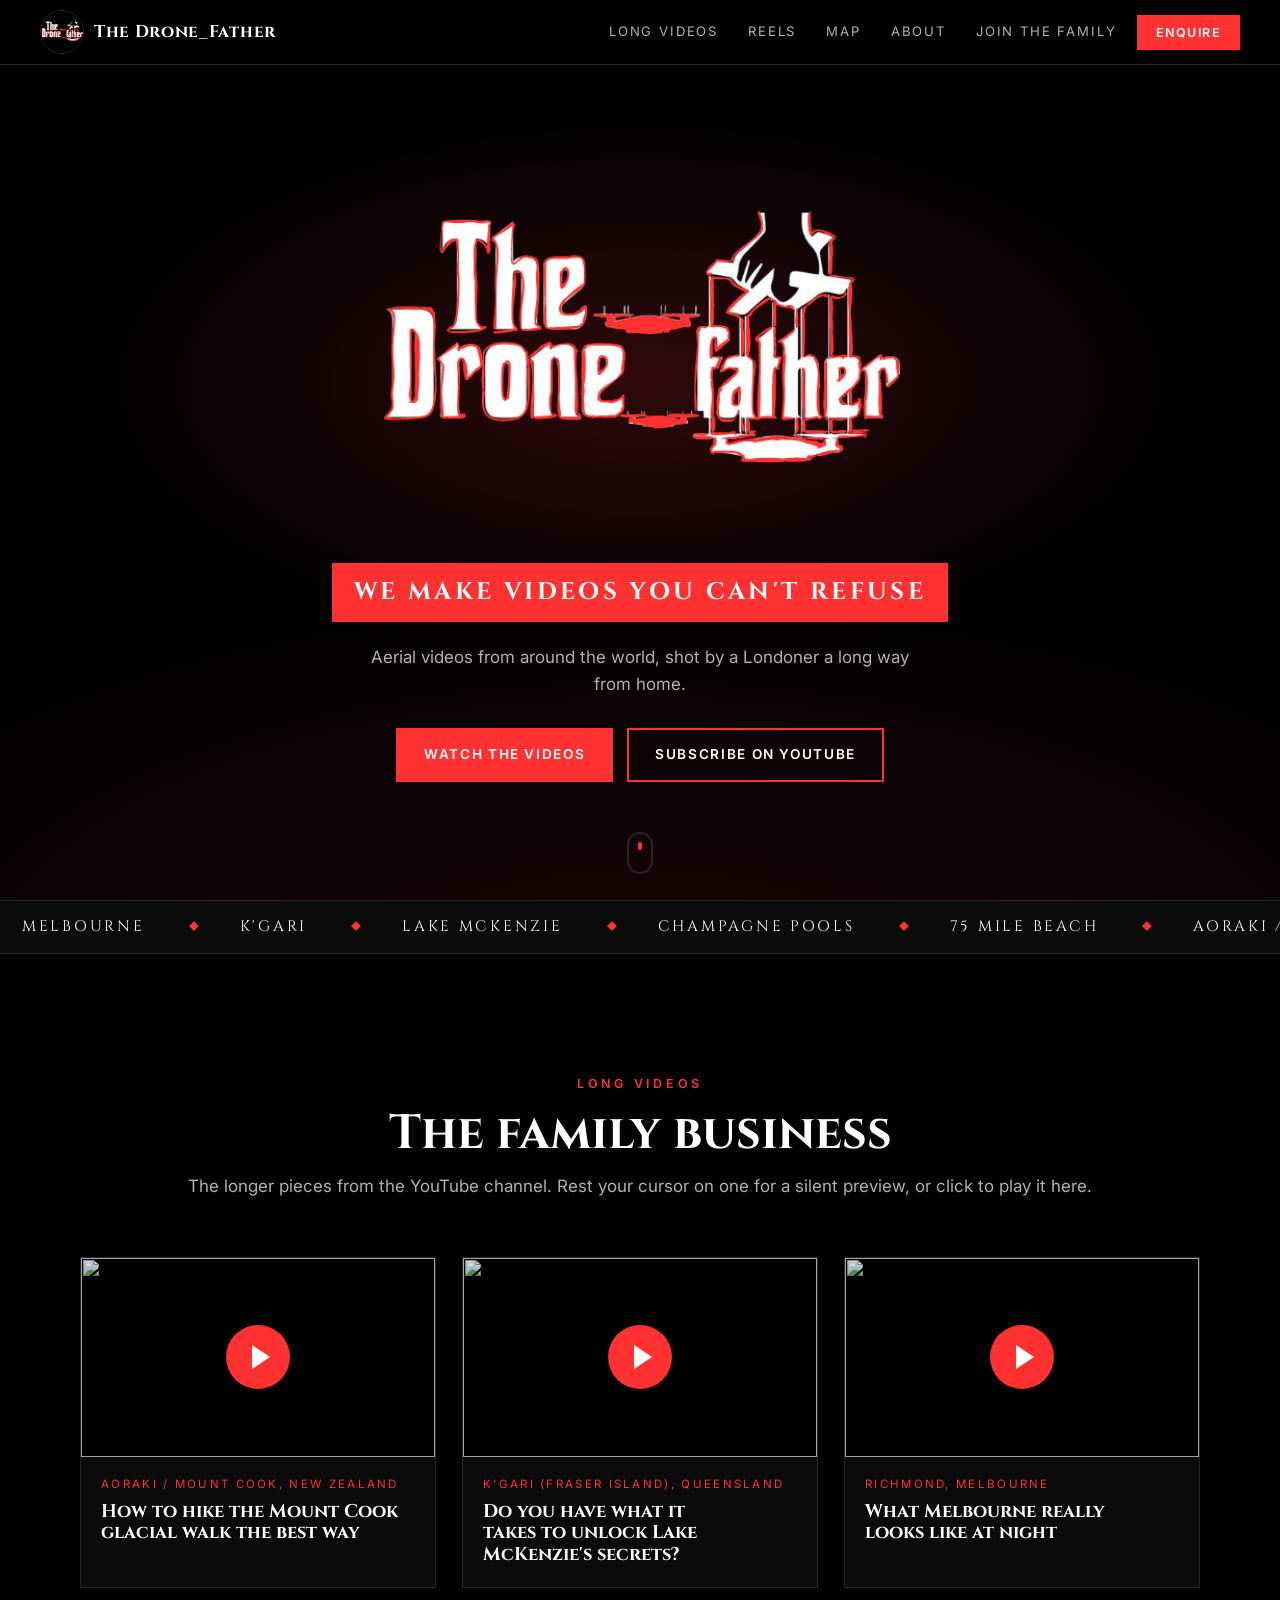
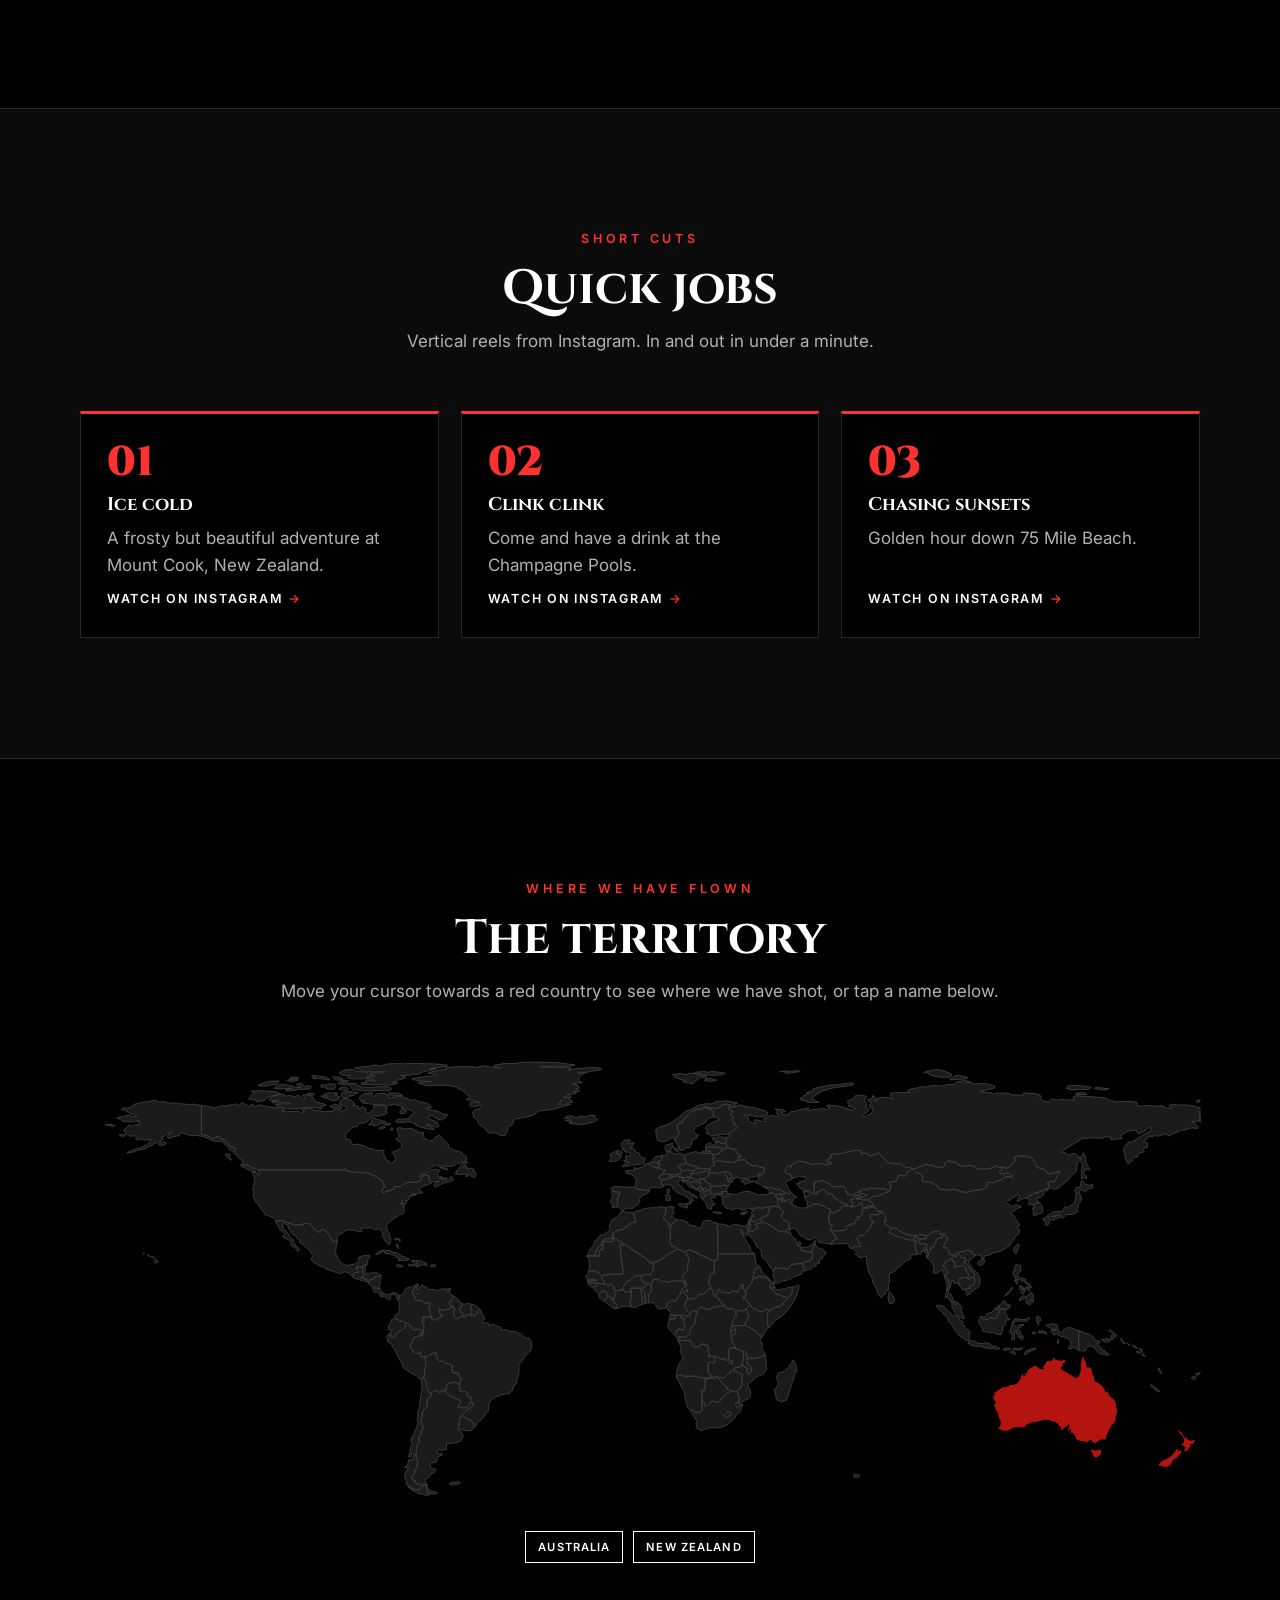
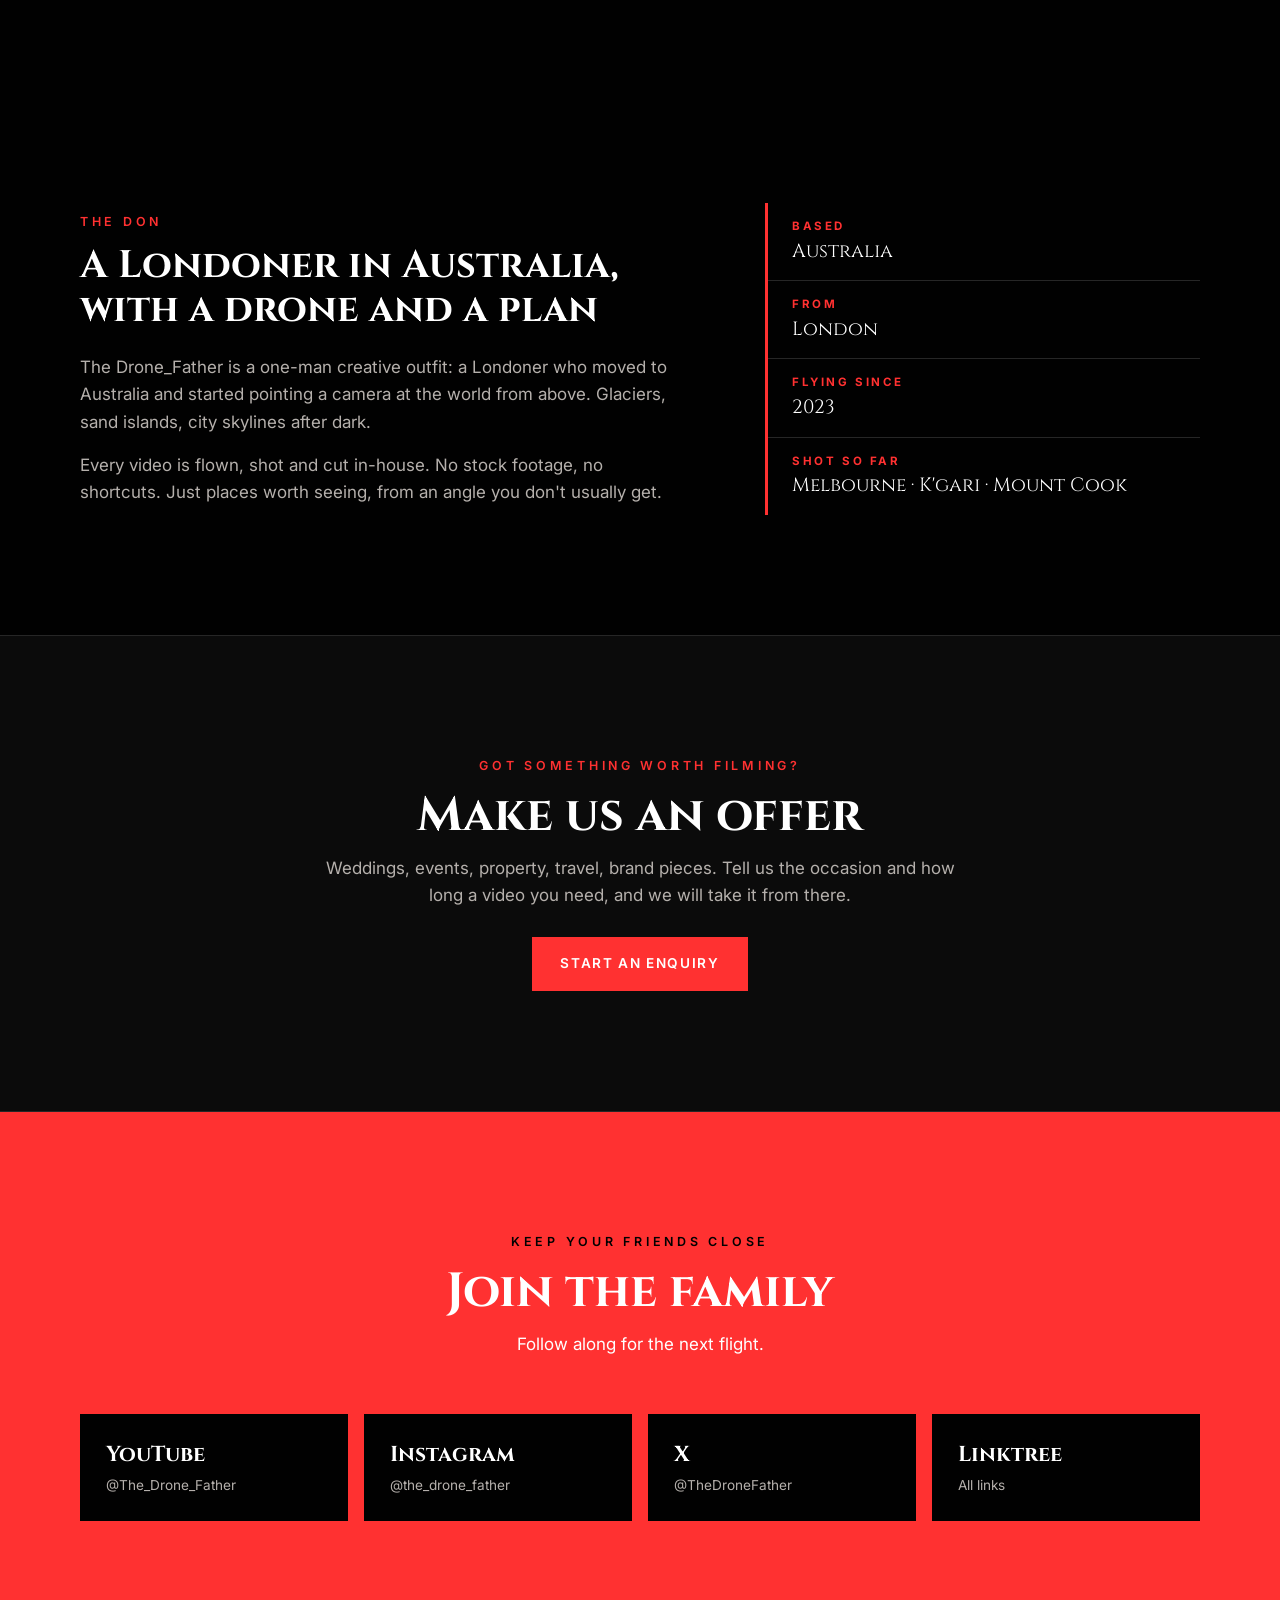
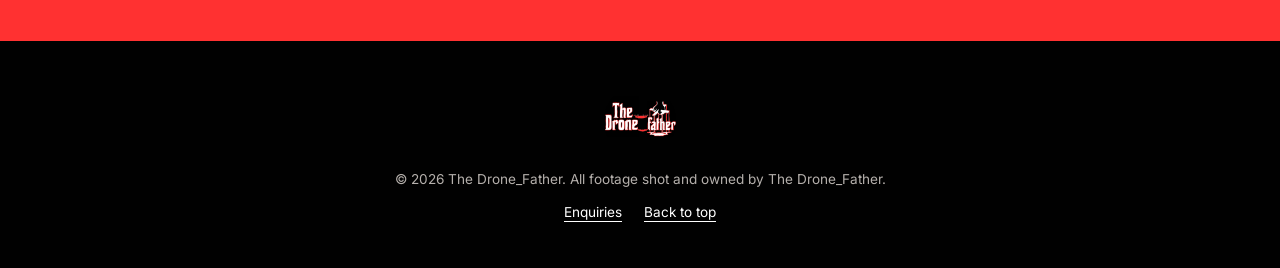
==== commit 9e9ee1fa: "Add interactive world map and switch enquiry form to a standard form post Co-Authored-By: Claude Fab" ====
--- a/index.html
+++ b/index.html
@@ -27,6 +27,7 @@
     <nav class="nav__links" aria-label="Main">
       <a href="#videos">Long videos</a>
       <a href="#reels">Reels</a>
+      <a href="#map">Map</a>
       <a href="#about">About</a>
       <a href="#family">Join the family</a>
     </nav>
@@ -154,6 +155,18 @@
       </div>
     </section>
 
+    <!-- WORLD MAP (countries and places are listed at the top of js/map.js) -->
+    <section class="section territory" id="map">
+      <div class="section__head">
+        <p class="eyebrow">Where we have flown</p>
+        <h2>The territory</h2>
+        <p class="section__lead">Move your cursor towards a red country to see where we have shot, or tap a name below.</p>
+      </div>
+      <div class="map reveal" id="worldMap"></div>
+      <div class="map__chips" id="mapChips"></div>
+      <noscript><p class="section__lead">Shot so far in Australia (Melbourne, K'gari) and New Zealand (Aoraki / Mount Cook).</p></noscript>
+    </section>
+
     <!-- ABOUT -->
     <section class="section" id="about">
       <div class="about">
@@ -207,5 +220,7 @@
 
   <audio id="themeAudio" src="assets/theme.mp3" preload="auto"></audio>
   <script src="js/main.js"></script>
+  <script src="js/map-data.js" defer></script>
+  <script src="js/map.js" defer></script>
 </body>
 </html>
--- a/css/style.css
+++ b/css/style.css
@@ -206,6 +206,33 @@
 .ticker li::after { content: ""; display: inline-block; width: 7px; height: 7px; margin-left: 44px; background: var(--red); transform: rotate(45deg) translateY(-2px); }
 @keyframes ticker { to { transform: translateX(-50%); } }
 
+/* WORLD MAP "The territory" (built by js/map.js from js/map-data.js) */
+.territory { overflow: hidden; }
+.map { position: relative; }
+.map svg { display: block; width: 100%; height: auto; overflow: visible; }
+.map__land { fill: #1b1b1b; stroke: #3a3a3a; stroke-width: 1; vector-effect: non-scaling-stroke; }
+.map__country { cursor: pointer; transition: transform .22s ease-out; }
+.map__country path { fill: var(--red-deep); stroke: var(--black); stroke-width: 1; vector-effect: non-scaling-stroke; transition: fill .2s, stroke .2s; }
+.map__country.is-active path { fill: var(--red); stroke: var(--white); }
+.map__pin { fill: var(--white); stroke: var(--black); stroke-width: 1; vector-effect: non-scaling-stroke; opacity: 0; transition: opacity .2s; pointer-events: none; }
+.map__country.is-active .map__pin { opacity: 1; }
+.map__card {
+  position: absolute; z-index: 4; pointer-events: none;
+  transform: translate(-50%, calc(-100% - 14px));
+  min-width: 170px; max-width: 260px;
+  background: var(--black); border: 1px solid var(--red); border-top-width: 3px;
+  padding: 12px 16px 14px;
+  box-shadow: 0 16px 40px rgba(0, 0, 0, 0.8);
+  opacity: 0; transition: opacity .2s;
+}
+.map__card.is-on { opacity: 1; }
+.map__card.is-below { transform: translate(-50%, 14px); }
+.map__card h3 { font-size: 1.05rem; margin-bottom: 6px; }
+.map__card ul { margin: 0; padding-left: 18px; color: var(--muted); font-size: 0.9rem; }
+.map__card li::marker { color: var(--red); }
+.map__chips { display: flex; flex-wrap: wrap; justify-content: center; gap: 10px; margin-top: 28px; }
+.chip.is-on { background: var(--red); border-color: var(--red); color: var(--white); }
+
 /* ENQUIRE BANNER (home page) */
 .cta { text-align: center; }
 .cta__inner { max-width: 640px; }
@@ -270,6 +297,8 @@
 @media (max-width: 820px) {
   .nav__links { display: none; }
   .nav__cta { margin-left: auto; }
+  .map__card { position: static; transform: none; max-width: none; margin-top: 18px; display: none; box-shadow: none; }
+  .map__card.is-on, .map__card.is-below { display: block; transform: none; }
   .enquiry__grid { grid-template-columns: 1fr; }
   .form__row { grid-template-columns: 1fr; }
   .about { grid-template-columns: 1fr; }
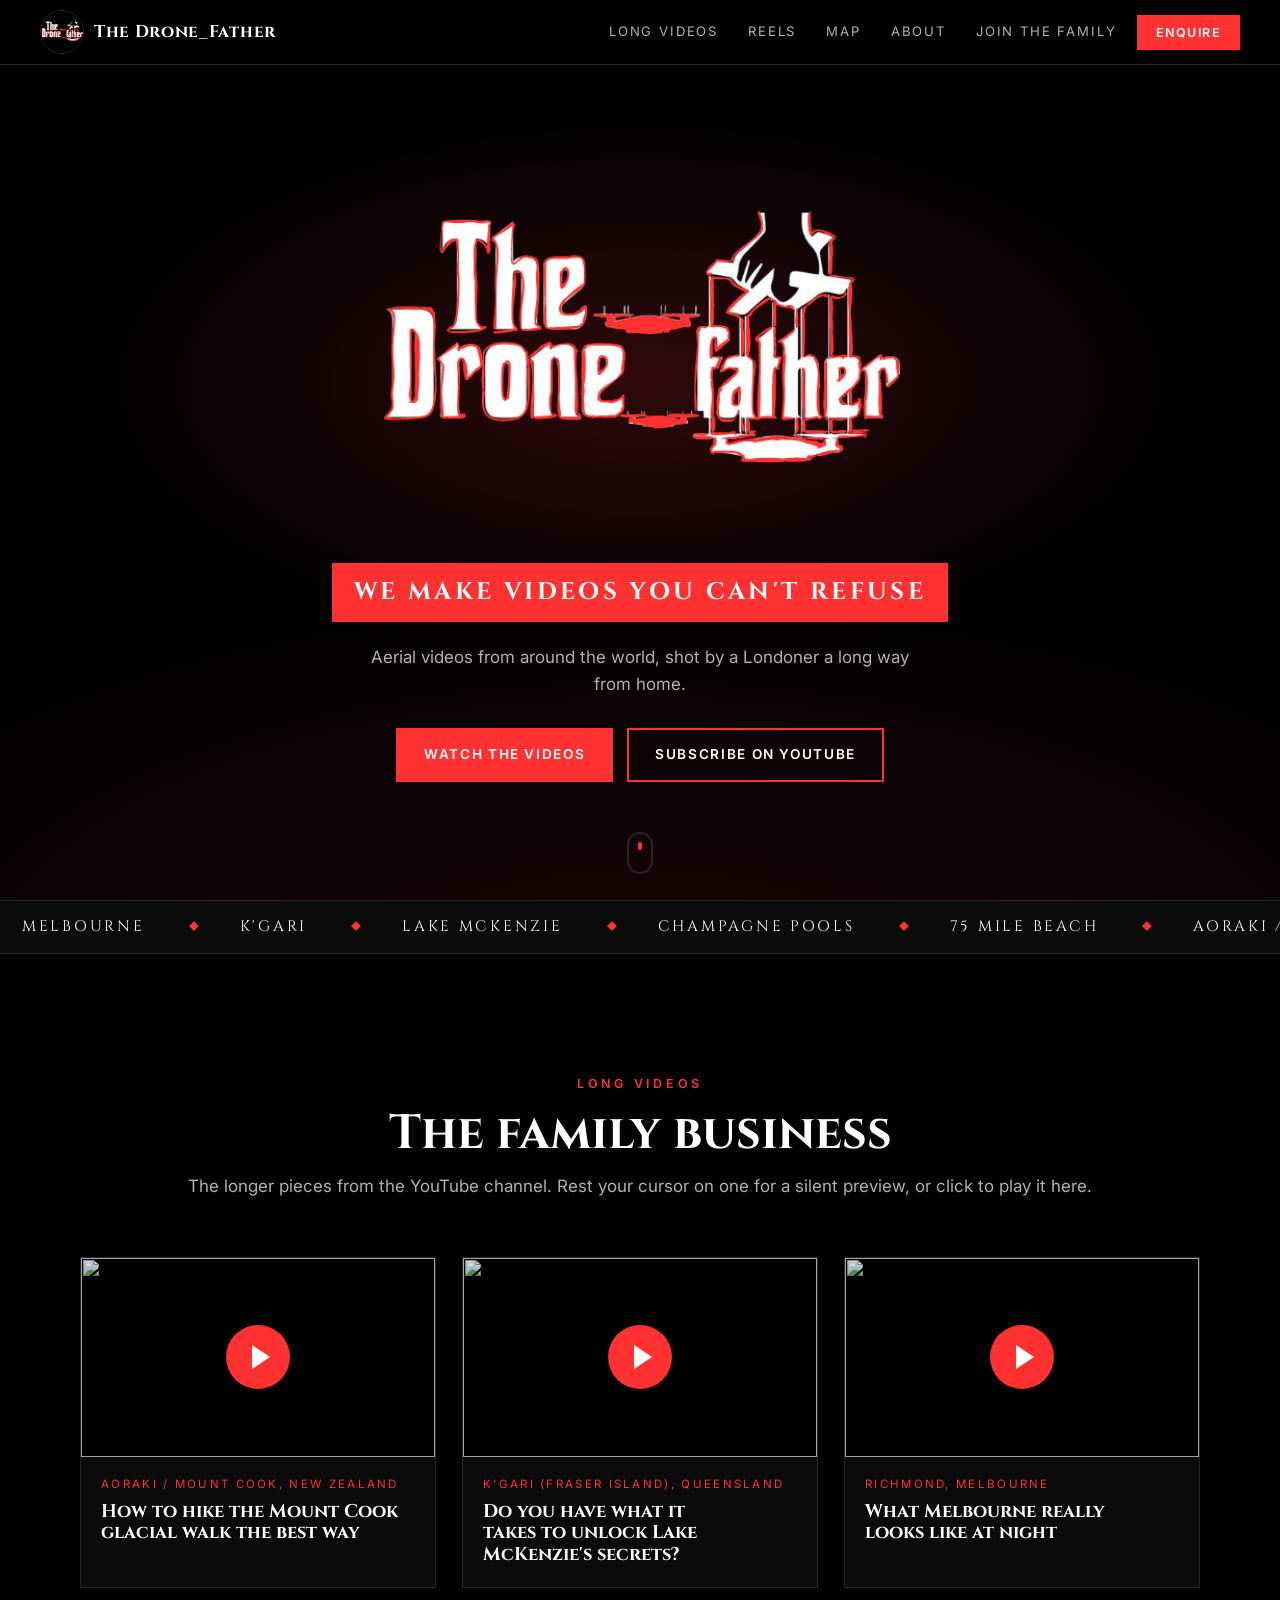
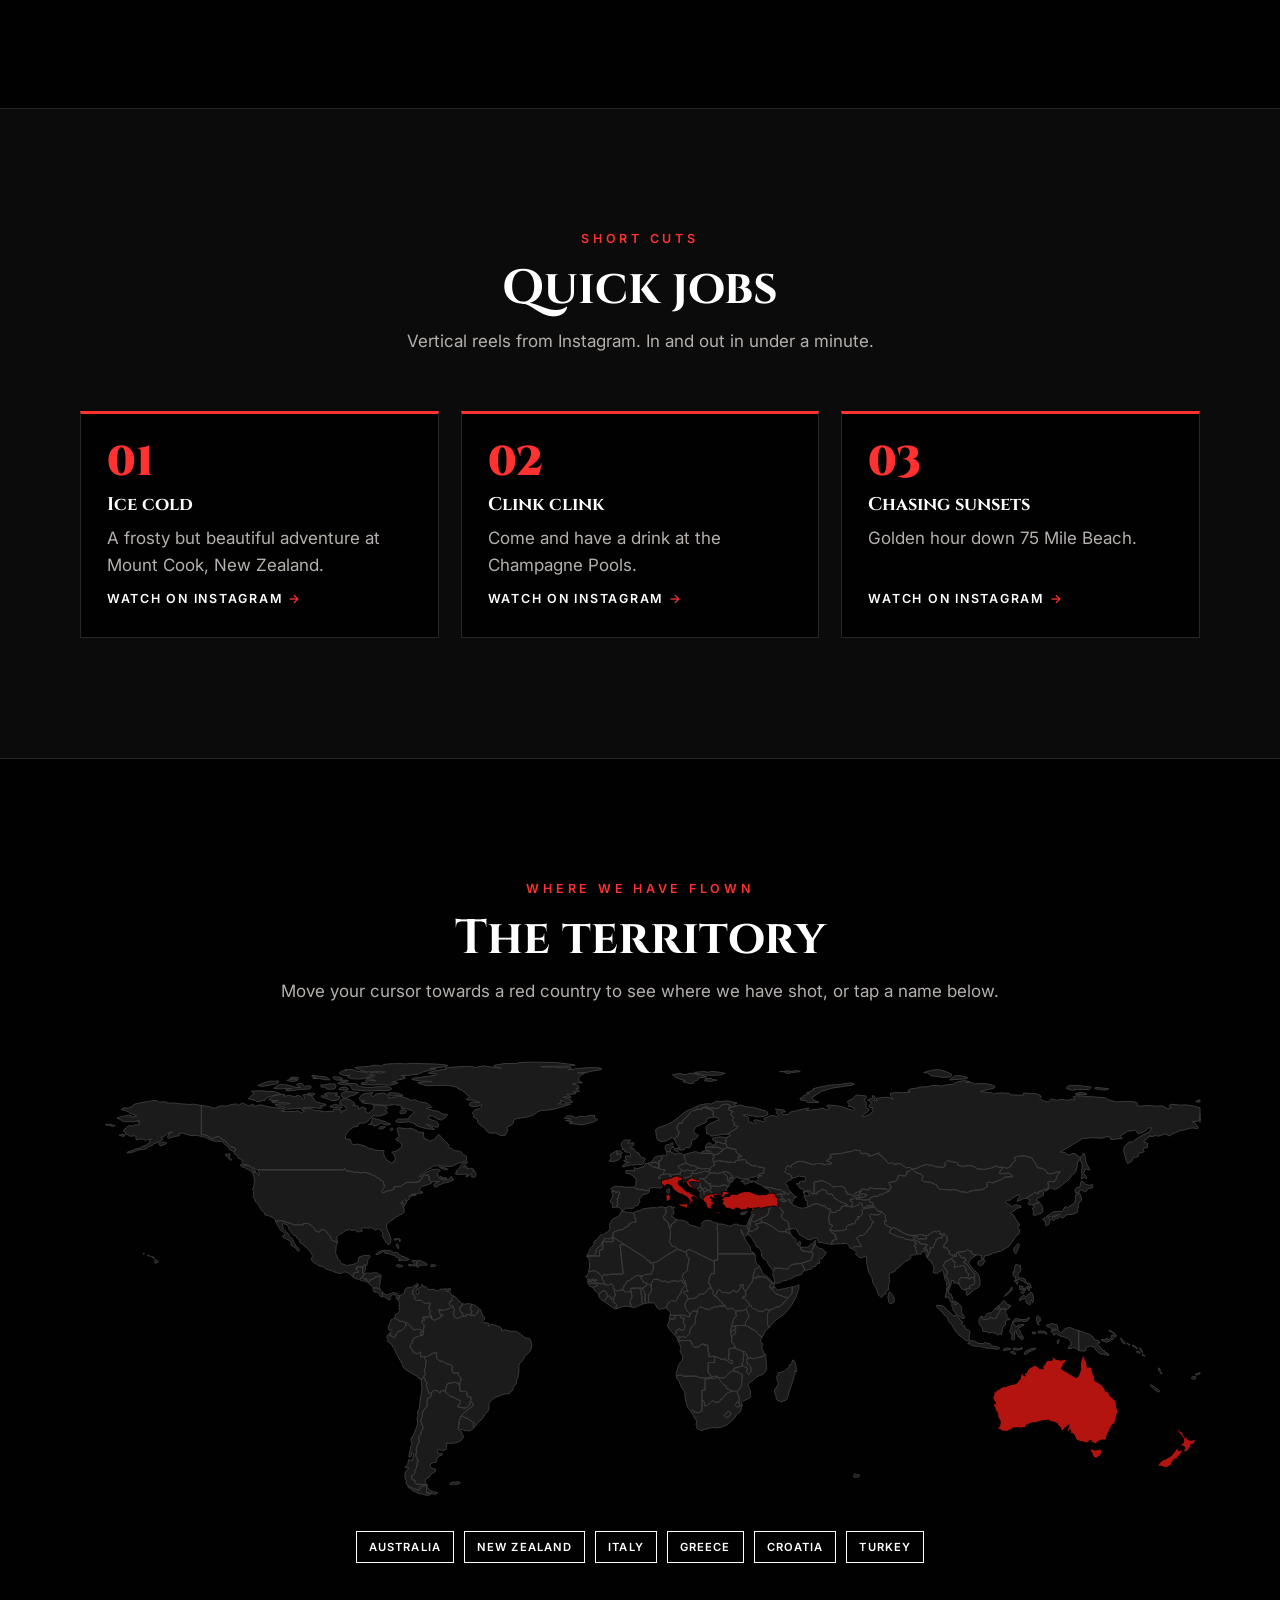
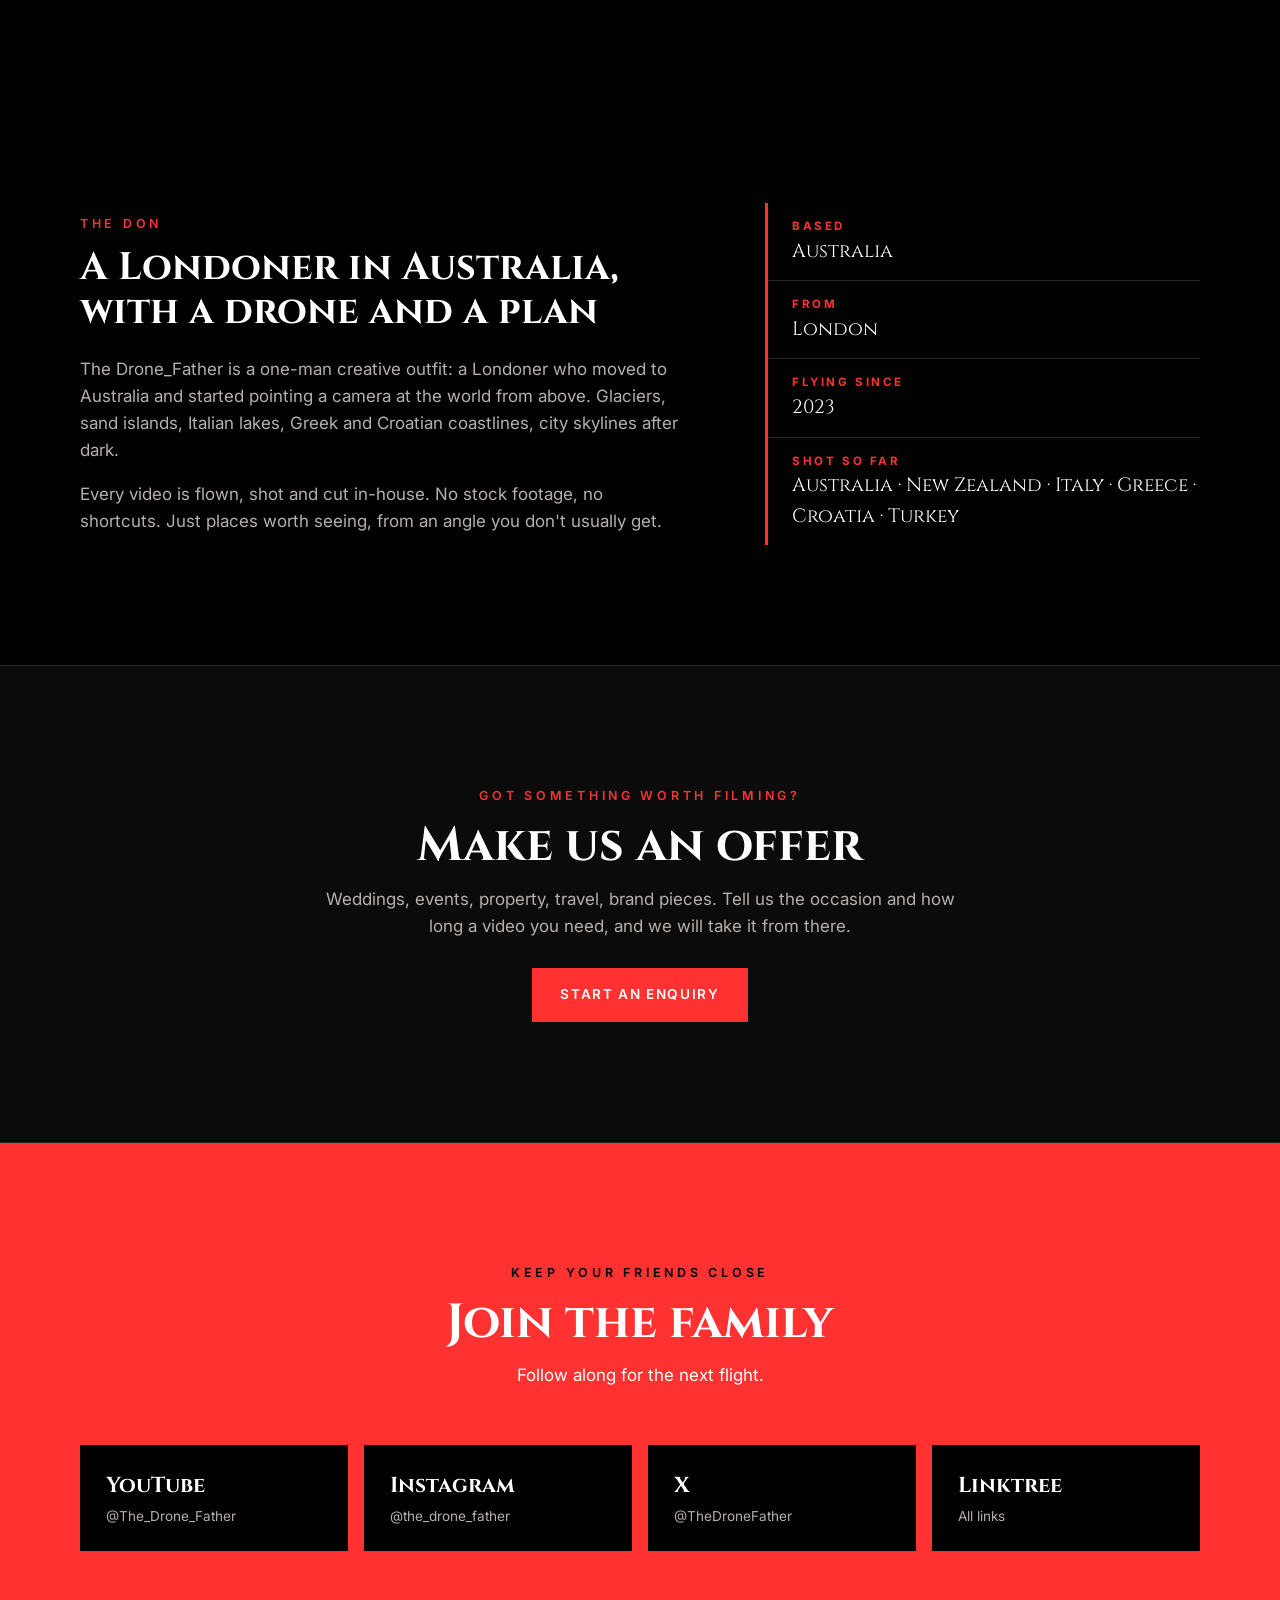
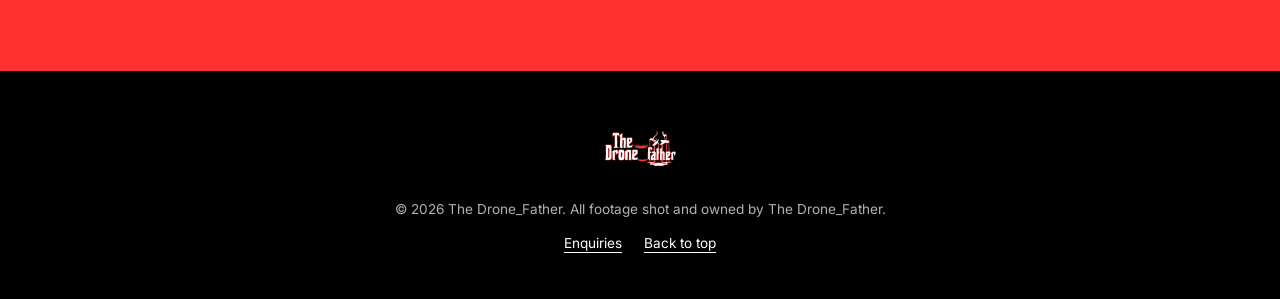
==== commit 5c7046b0: "Add Italy, Greece, Croatia and Turkey to the map, ticker and About Co-Authored-By: Claude Fable 5.2 " ====
--- a/index.html
+++ b/index.html
@@ -53,10 +53,10 @@
     <div class="ticker" aria-label="Places filmed so far">
       <div class="ticker__track">
         <ul>
-          <li>Melbourne</li><li>K'gari</li><li>Lake McKenzie</li><li>Champagne Pools</li><li>75 Mile Beach</li><li>Aoraki / Mount Cook</li>
+          <li>Melbourne</li><li>K'gari</li><li>Lake McKenzie</li><li>Champagne Pools</li><li>75 Mile Beach</li><li>Aoraki / Mount Cook</li><li>Lake Como</li><li>Naxos</li><li>Hvar</li><li>Cappadocia</li>
         </ul>
         <ul aria-hidden="true">
-          <li>Melbourne</li><li>K'gari</li><li>Lake McKenzie</li><li>Champagne Pools</li><li>75 Mile Beach</li><li>Aoraki / Mount Cook</li>
+          <li>Melbourne</li><li>K'gari</li><li>Lake McKenzie</li><li>Champagne Pools</li><li>75 Mile Beach</li><li>Aoraki / Mount Cook</li><li>Lake Como</li><li>Naxos</li><li>Hvar</li><li>Cappadocia</li>
         </ul>
       </div>
     </div>
@@ -164,7 +164,7 @@
       </div>
       <div class="map reveal" id="worldMap"></div>
       <div class="map__chips" id="mapChips"></div>
-      <noscript><p class="section__lead">Shot so far in Australia (Melbourne, K'gari) and New Zealand (Aoraki / Mount Cook).</p></noscript>
+      <noscript><p class="section__lead">Shot so far in Australia (Melbourne, K'gari), New Zealand (Aoraki / Mount Cook), Italy (Lake Como), Greece (Naxos), Croatia (Hvar) and Turkey (Cappadocia).</p></noscript>
     </section>
 
     <!-- ABOUT -->
@@ -174,14 +174,14 @@
           <p class="eyebrow">The don</p>
           <h2>A Londoner in Australia, with a drone and a plan</h2>
           <!-- PLACEHOLDER COPY: written from the Instagram bio. Replace with your own words. -->
-          <p>The Drone_Father is a one-man creative outfit: a Londoner who moved to Australia and started pointing a camera at the world from above. Glaciers, sand islands, city skylines after dark.</p>
+          <p>The Drone_Father is a one-man creative outfit: a Londoner who moved to Australia and started pointing a camera at the world from above. Glaciers, sand islands, Italian lakes, Greek and Croatian coastlines, city skylines after dark.</p>
           <p>Every video is flown, shot and cut in-house. No stock footage, no shortcuts. Just places worth seeing, from an angle you don't usually get.</p>
         </div>
         <ul class="about__facts reveal">
           <li><strong>Based</strong><span>Australia</span></li>
           <li><strong>From</strong><span>London</span></li>
           <li><strong>Flying since</strong><span>2023</span></li>
-          <li><strong>Shot so far</strong><span>Melbourne · K'gari · Mount Cook</span></li>
+          <li><strong>Shot so far</strong><span>Australia · New Zealand · Italy · Greece · Croatia · Turkey</span></li>
         </ul>
       </div>
     </section>
--- a/css/style.css
+++ b/css/style.css
@@ -211,9 +211,11 @@
 .map { position: relative; }
 .map svg { display: block; width: 100%; height: auto; overflow: visible; }
 .map__land { fill: #1b1b1b; stroke: #3a3a3a; stroke-width: 1; vector-effect: non-scaling-stroke; }
-.map__country { cursor: pointer; transition: transform .22s ease-out; }
+.map__country { cursor: pointer; transition: transform .22s ease-out, opacity .2s; }
 .map__country path { fill: var(--red-deep); stroke: var(--black); stroke-width: 1; vector-effect: non-scaling-stroke; transition: fill .2s, stroke .2s; }
 .map__country.is-active path { fill: var(--red); stroke: var(--white); }
+.map__country { opacity: 1; }
+.map.has-active .map__country:not(.is-active) { opacity: 0.4; }
 .map__pin { fill: var(--white); stroke: var(--black); stroke-width: 1; vector-effect: non-scaling-stroke; opacity: 0; transition: opacity .2s; pointer-events: none; }
 .map__country.is-active .map__pin { opacity: 1; }
 .map__card {
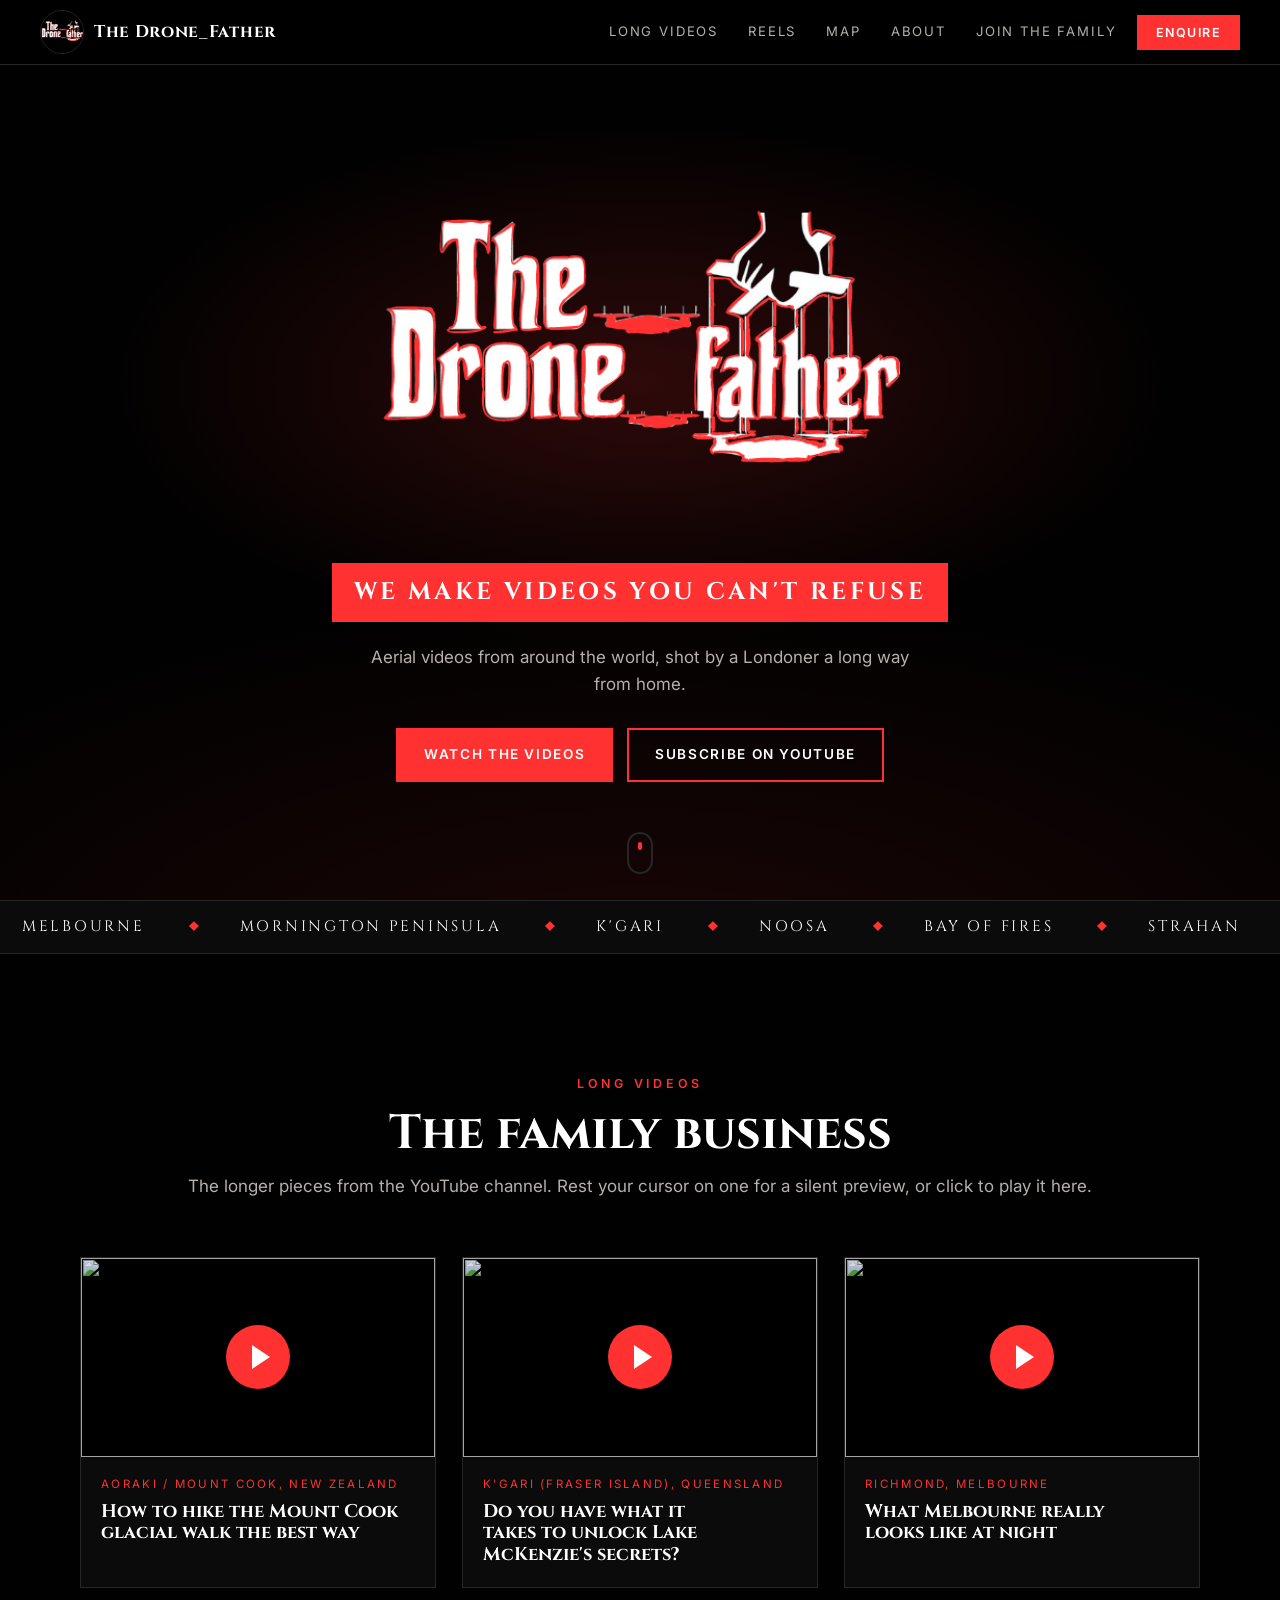
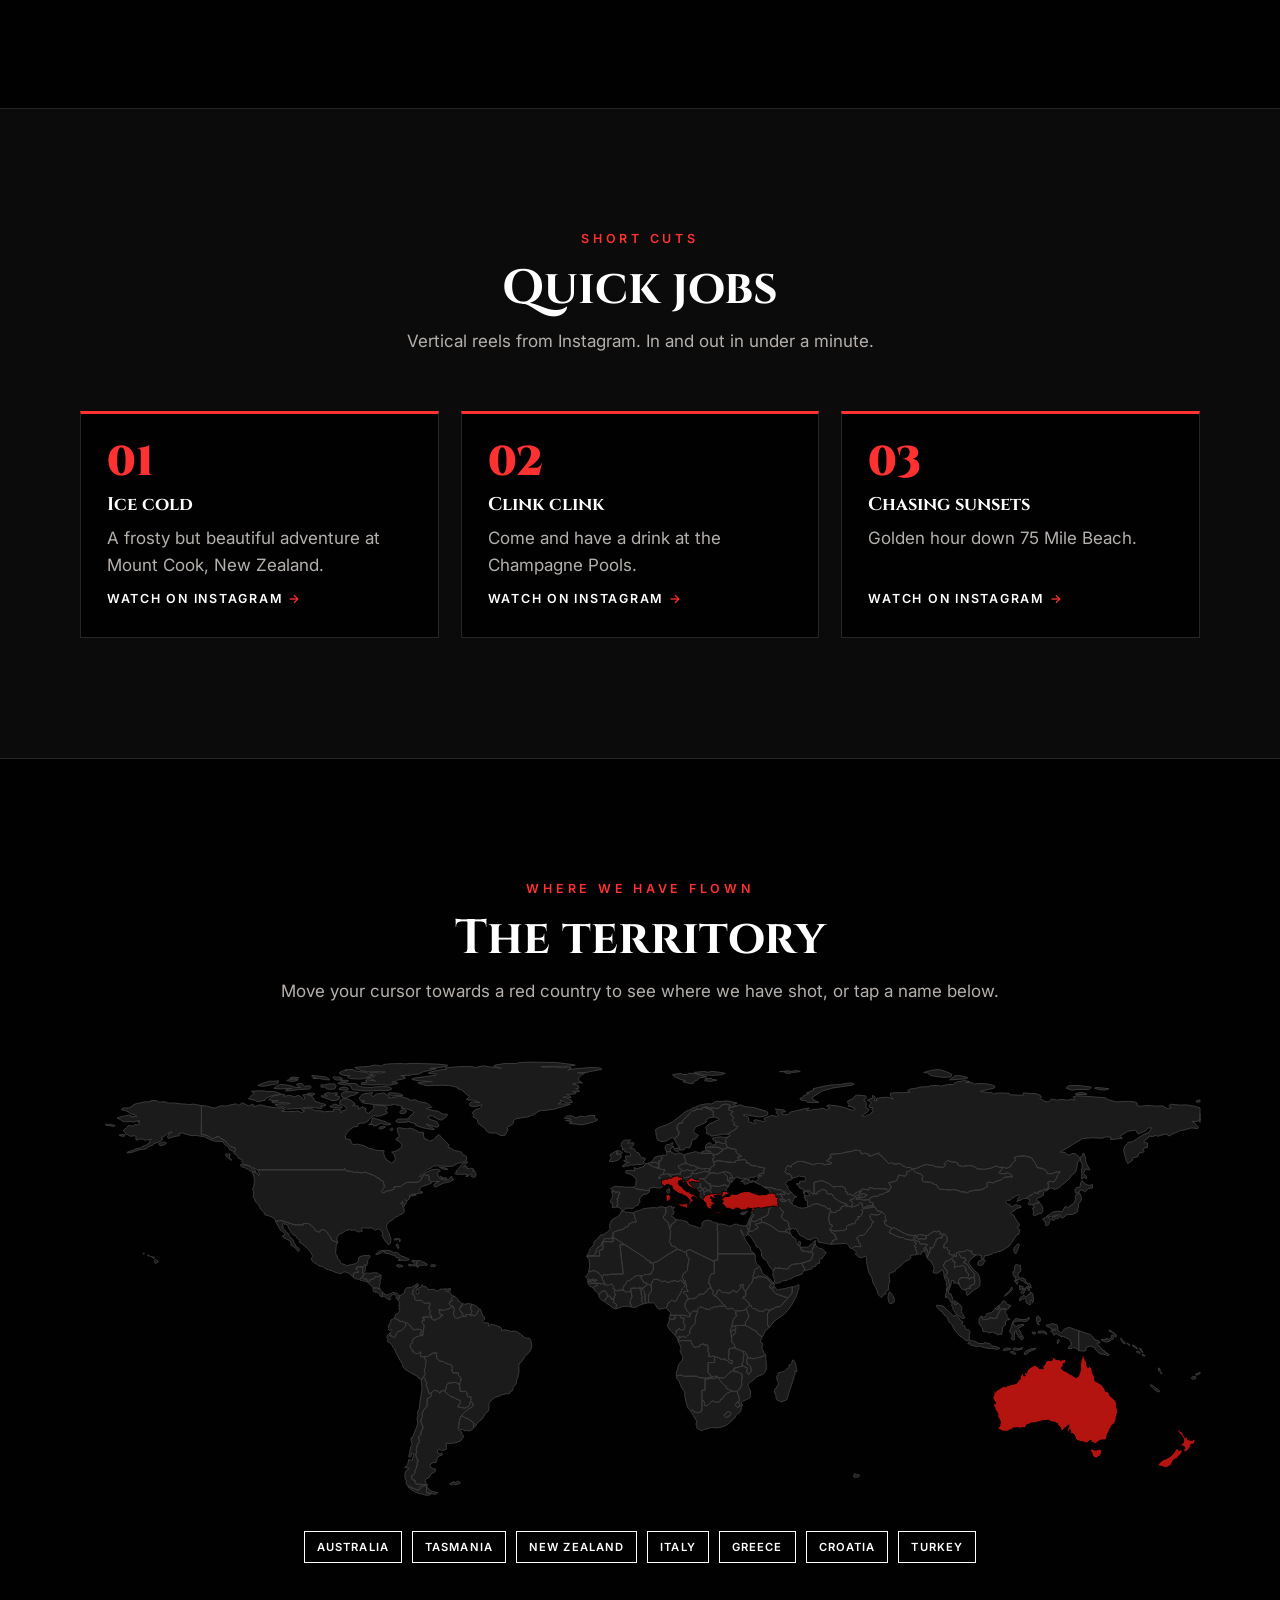
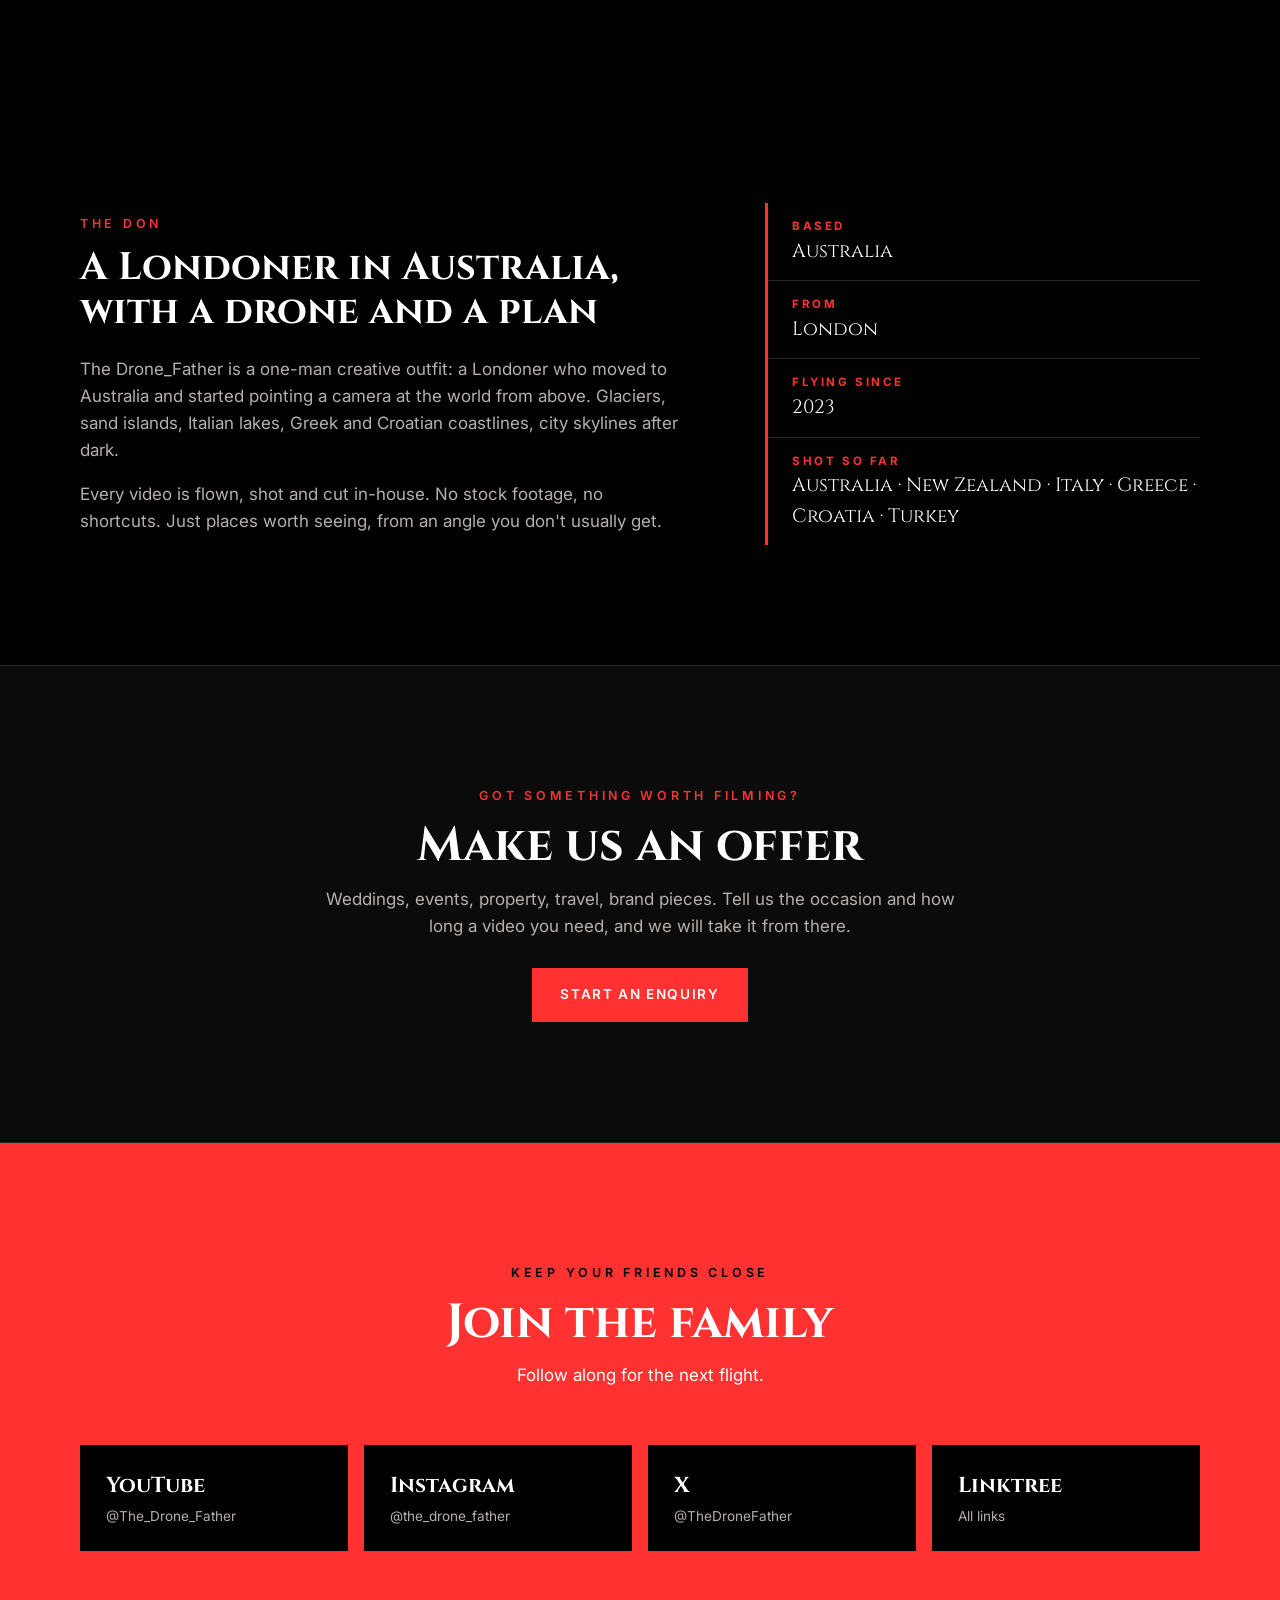
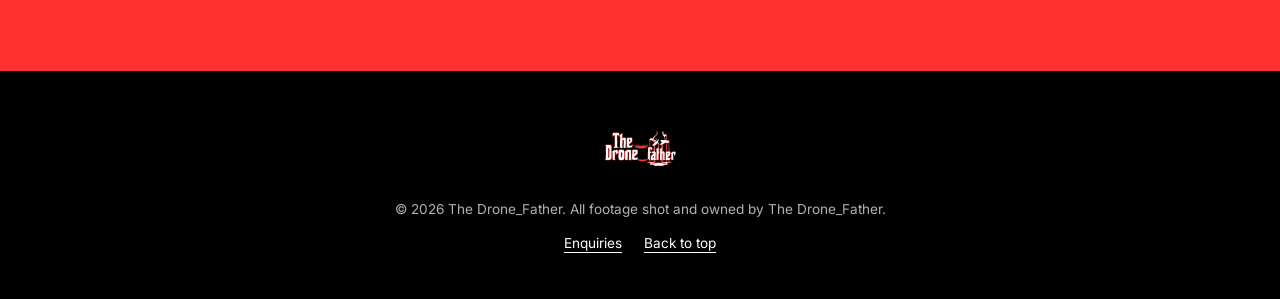
==== commit 705a030d: "Add Tasmania as its own map highlight plus more Australia and New Zealand places Co-Authored-By: Cla" ====
--- a/index.html
+++ b/index.html
@@ -53,10 +53,10 @@
     <div class="ticker" aria-label="Places filmed so far">
       <div class="ticker__track">
         <ul>
-          <li>Melbourne</li><li>K'gari</li><li>Lake McKenzie</li><li>Champagne Pools</li><li>75 Mile Beach</li><li>Aoraki / Mount Cook</li><li>Lake Como</li><li>Naxos</li><li>Hvar</li><li>Cappadocia</li>
+          <li>Melbourne</li><li>Mornington Peninsula</li><li>K'gari</li><li>Noosa</li><li>Bay of Fires</li><li>Strahan</li><li>Aoraki / Mount Cook</li><li>Kaikoura</li><li>Bay of Islands</li><li>Waiheke Island</li><li>Lake Como</li><li>Naxos</li><li>Hvar</li><li>Cappadocia</li>
         </ul>
         <ul aria-hidden="true">
-          <li>Melbourne</li><li>K'gari</li><li>Lake McKenzie</li><li>Champagne Pools</li><li>75 Mile Beach</li><li>Aoraki / Mount Cook</li><li>Lake Como</li><li>Naxos</li><li>Hvar</li><li>Cappadocia</li>
+          <li>Melbourne</li><li>Mornington Peninsula</li><li>K'gari</li><li>Noosa</li><li>Bay of Fires</li><li>Strahan</li><li>Aoraki / Mount Cook</li><li>Kaikoura</li><li>Bay of Islands</li><li>Waiheke Island</li><li>Lake Como</li><li>Naxos</li><li>Hvar</li><li>Cappadocia</li>
         </ul>
       </div>
     </div>
@@ -164,7 +164,7 @@
       </div>
       <div class="map reveal" id="worldMap"></div>
       <div class="map__chips" id="mapChips"></div>
-      <noscript><p class="section__lead">Shot so far in Australia (Melbourne, K'gari), New Zealand (Aoraki / Mount Cook), Italy (Lake Como), Greece (Naxos), Croatia (Hvar) and Turkey (Cappadocia).</p></noscript>
+      <noscript><p class="section__lead">Shot so far in Australia (Melbourne, Kangaroo Ground, the Dandenong Ranges, the Mornington Peninsula, K'gari, Rainbow Beach, Noosa Heads), Tasmania (Bay of Fires, Strahan, Queenstown area), New Zealand (Aoraki / Mount Cook, Kaikoura, Christchurch, Bay of Islands, Waiheke Island, Waitakere Ranges), Italy (Lake Como), Greece (Naxos), Croatia (Hvar) and Turkey (Cappadocia).</p></noscript>
     </section>
 
     <!-- ABOUT -->
--- a/css/style.css
+++ b/css/style.css
@@ -199,7 +199,7 @@
 
 /* LOCATION TICKER */
 .ticker { overflow: hidden; border-block: 1px solid var(--line); background: var(--ink); padding: 14px 0; }
-.ticker__track { display: flex; width: max-content; animation: ticker 32s linear infinite; }
+.ticker__track { display: flex; width: max-content; animation: ticker 70s linear infinite; }
 .ticker:hover .ticker__track { animation-play-state: paused; }
 .ticker ul { display: flex; list-style: none; margin: 0; padding: 0; }
 .ticker li { font-family: var(--display); font-size: 0.95rem; letter-spacing: 0.18em; text-transform: uppercase; white-space: nowrap; padding: 0 22px; }
@@ -232,6 +232,8 @@
 .map__card h3 { font-size: 1.05rem; margin-bottom: 6px; }
 .map__card ul { margin: 0; padding-left: 18px; color: var(--muted); font-size: 0.9rem; }
 .map__card li::marker { color: var(--red); }
+.map__card .map__region { list-style: none; margin: 8px 0 2px -18px; font-size: 0.66rem; font-weight: 600; letter-spacing: 0.18em; text-transform: uppercase; color: var(--red); }
+.map__card .map__region:first-child { margin-top: 0; }
 .map__chips { display: flex; flex-wrap: wrap; justify-content: center; gap: 10px; margin-top: 28px; }
 .chip.is-on { background: var(--red); border-color: var(--red); color: var(--white); }
 
